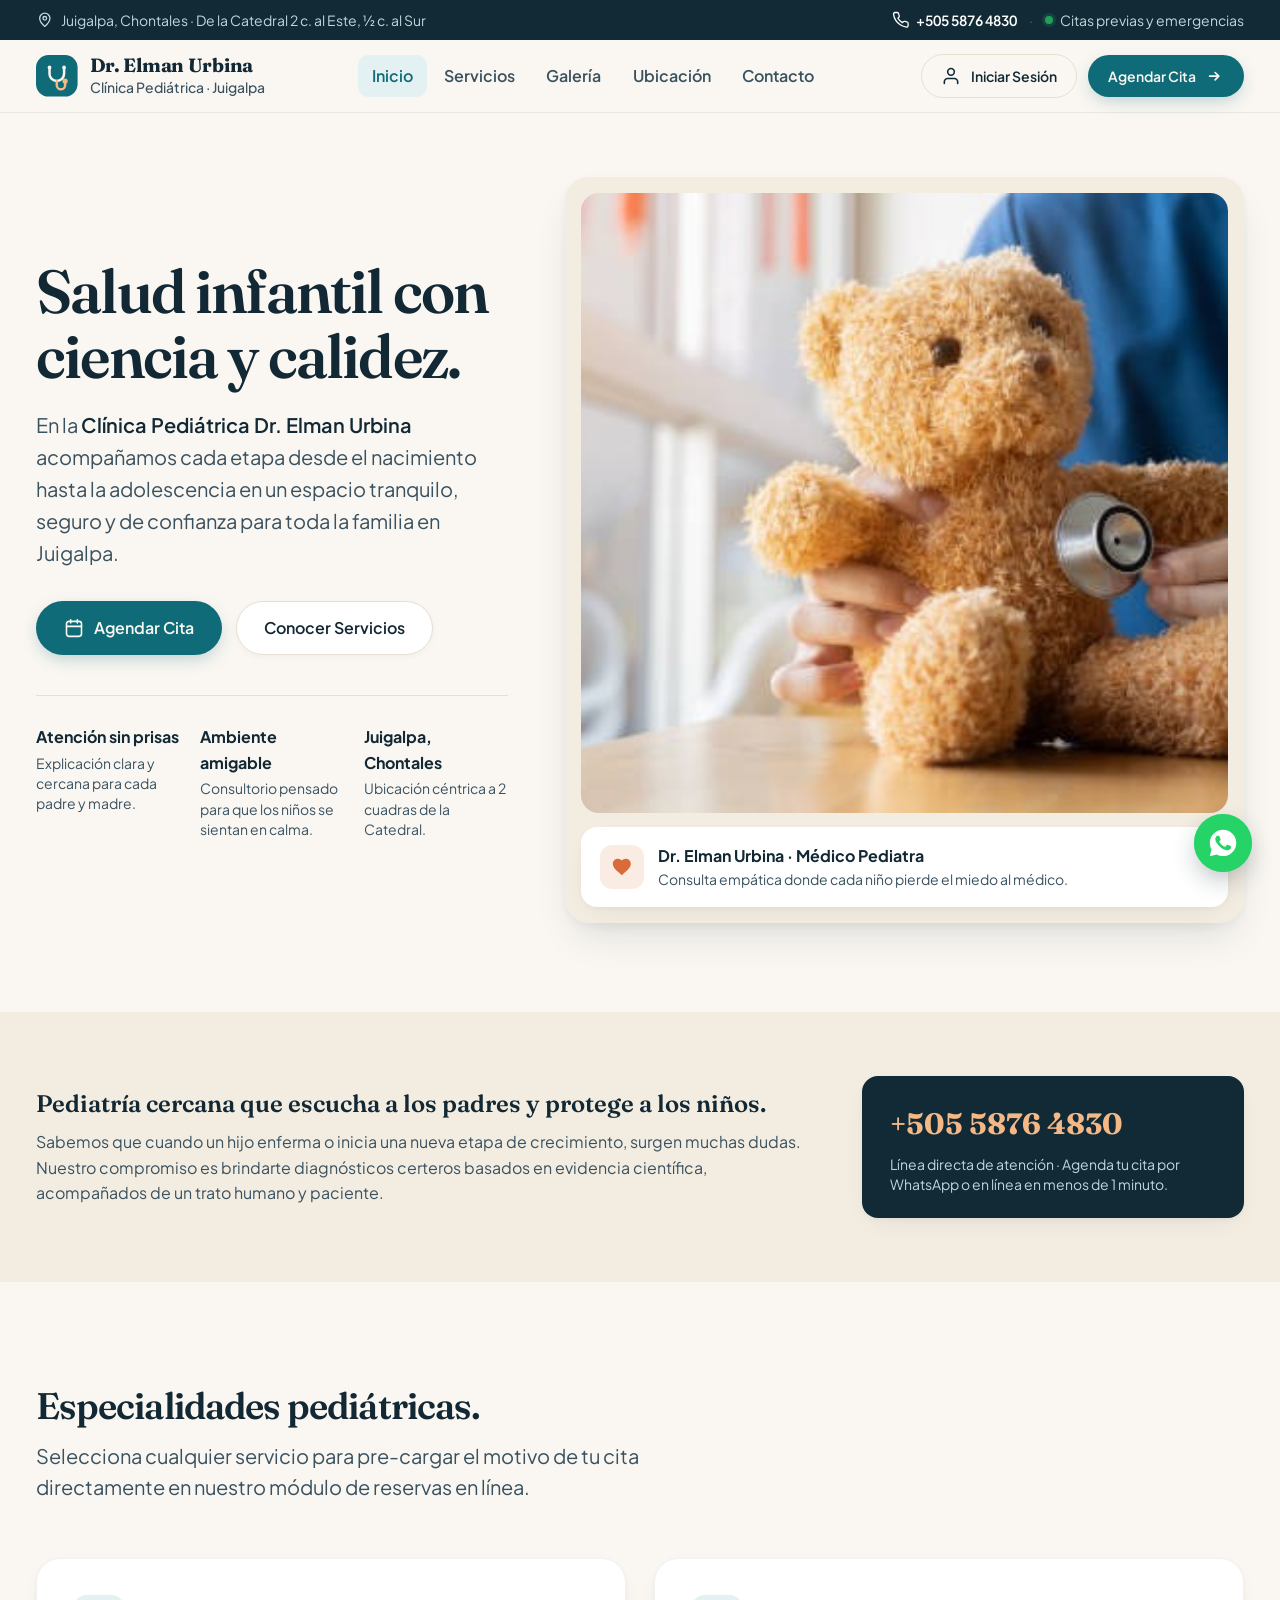
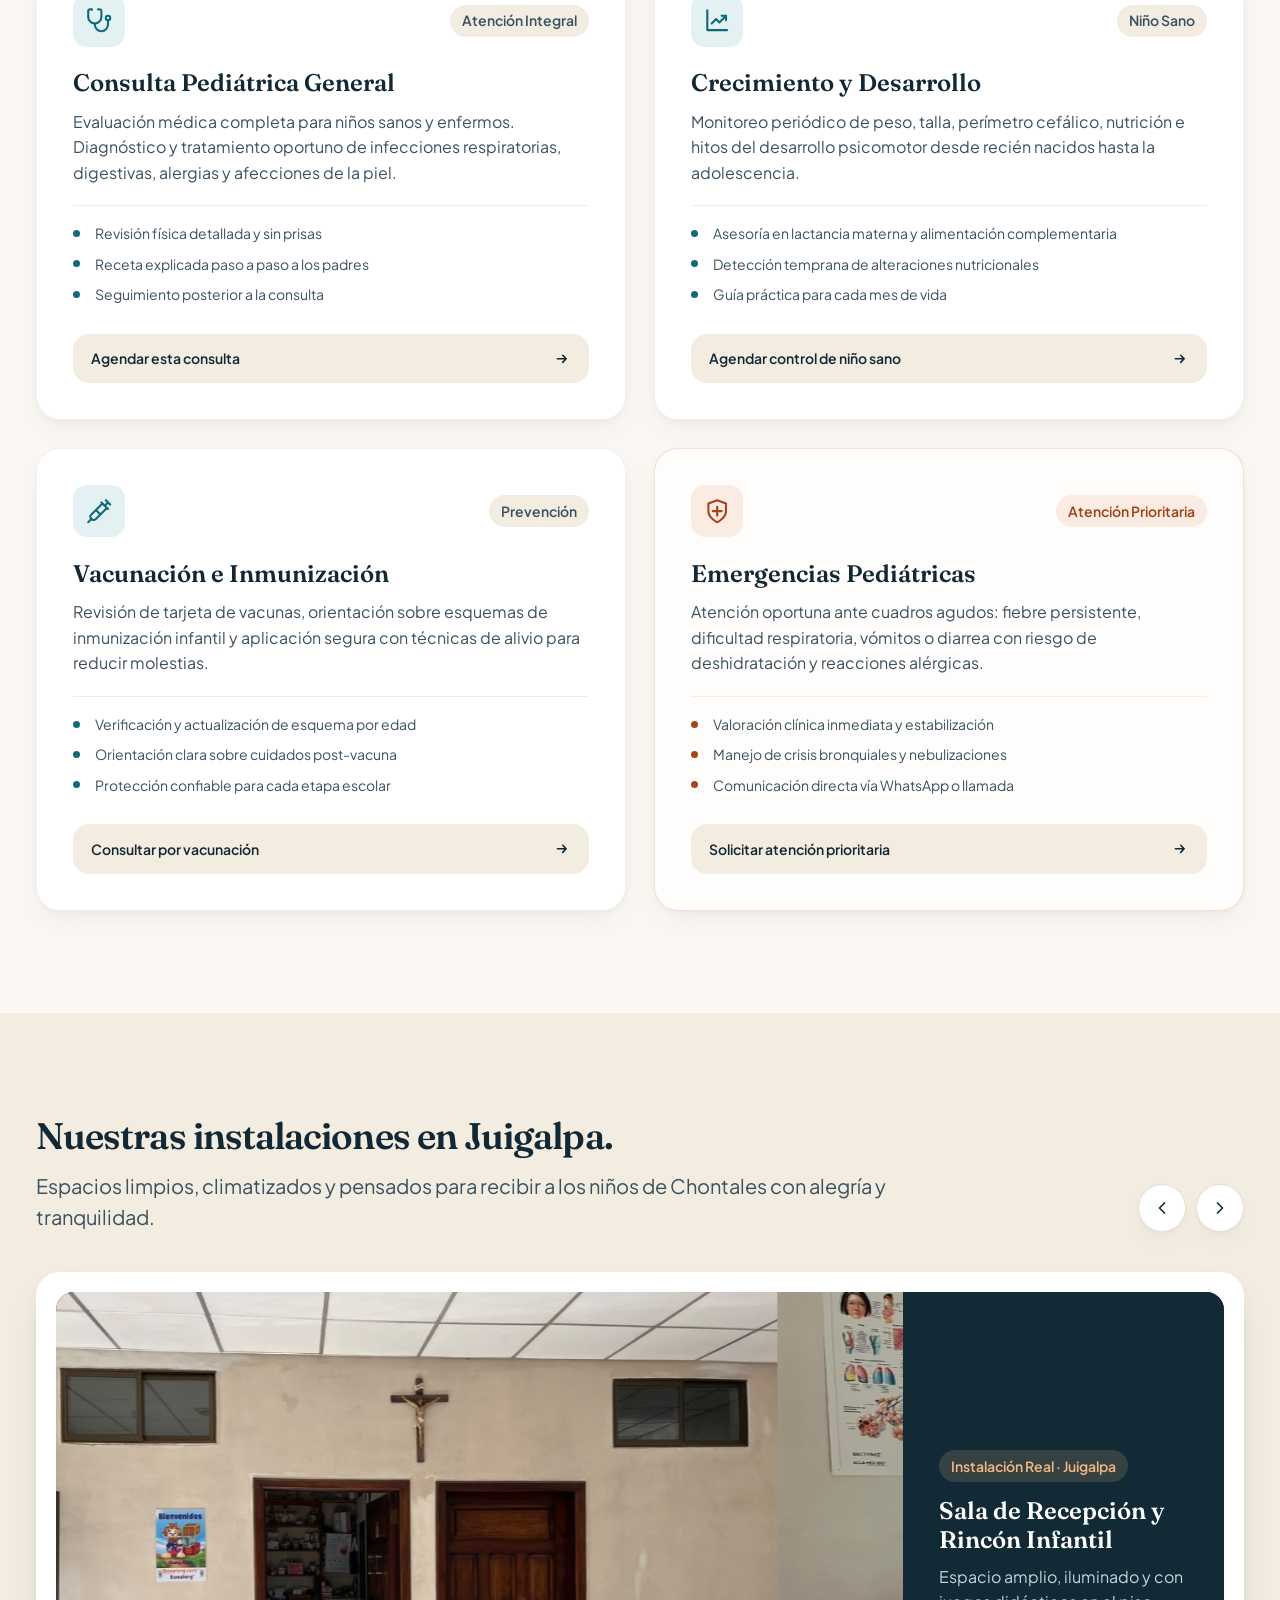
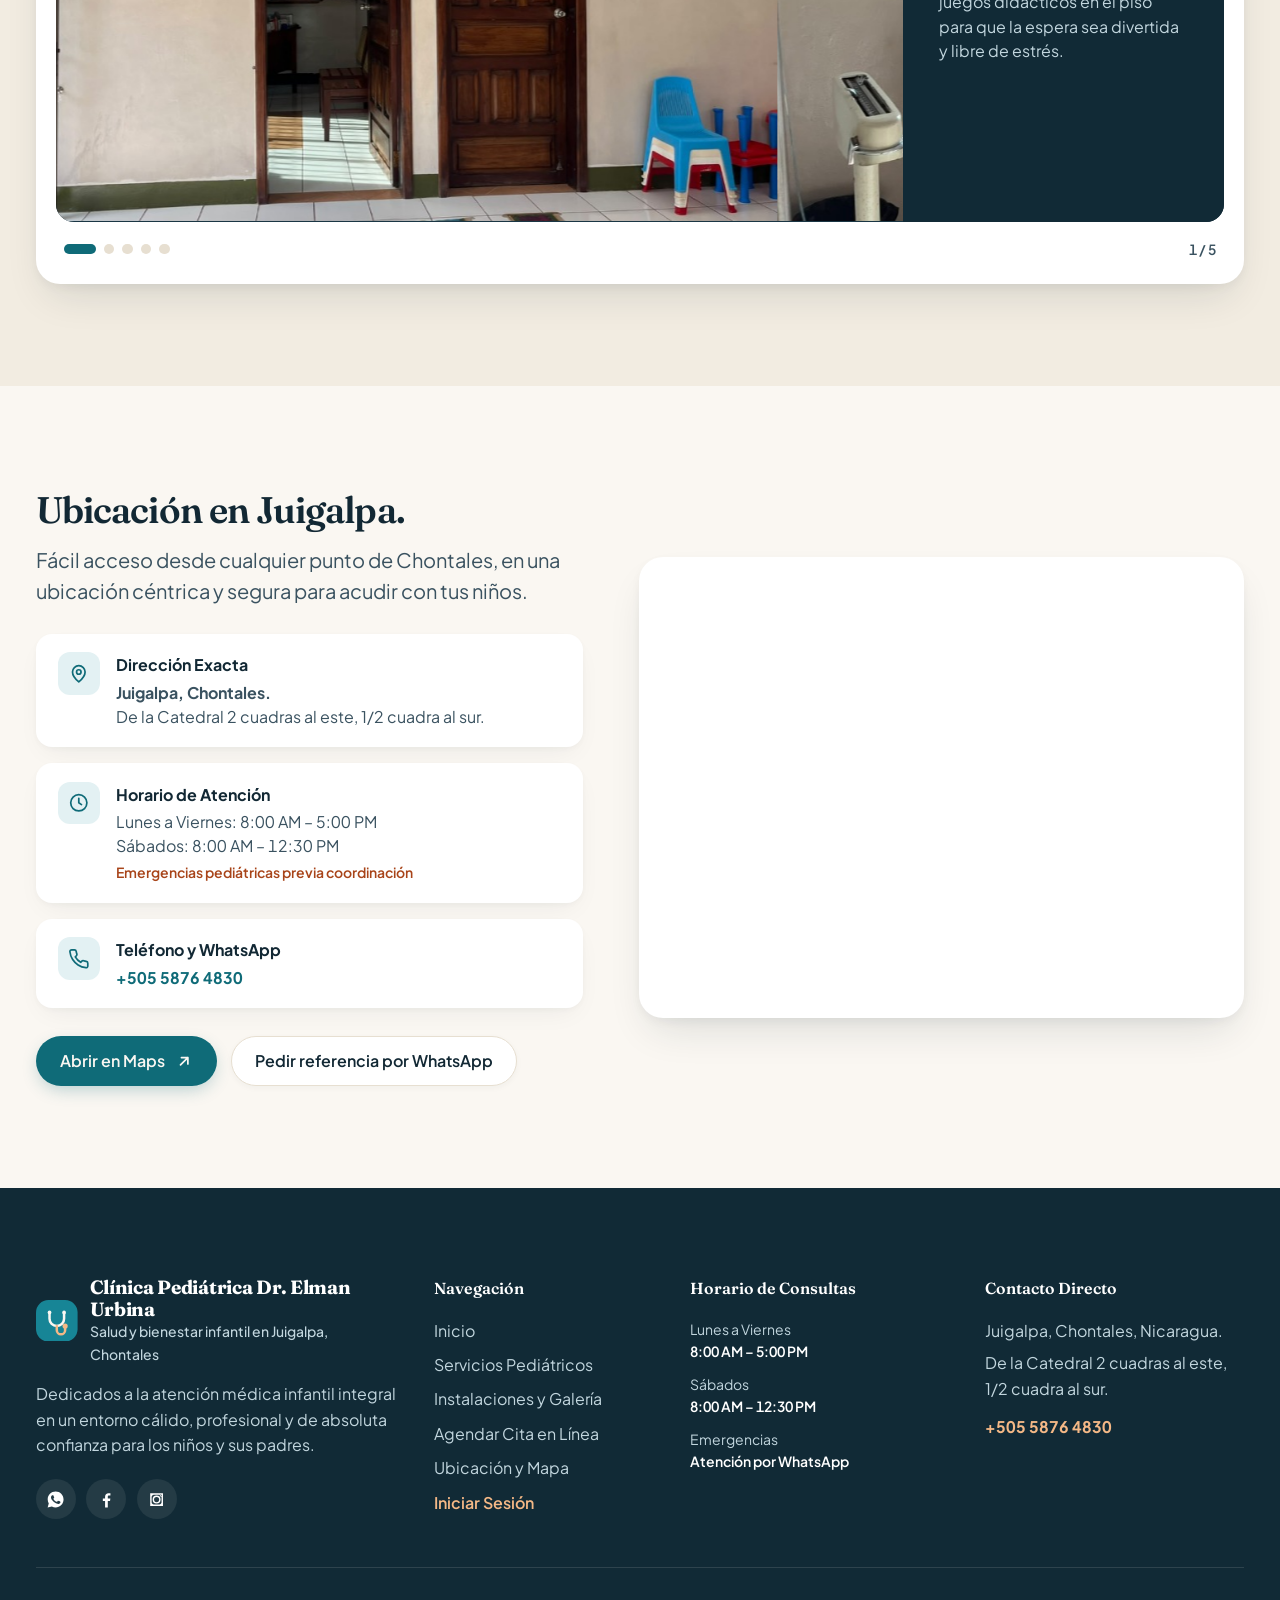
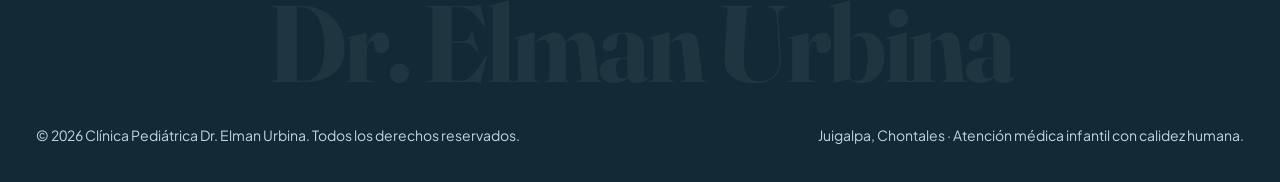
==== index.html @ 9ba50251 "frontend" ====
<!DOCTYPE html>
<html lang="es">
<head>
  <meta charset="UTF-8" />
  <meta name="viewport" content="width=device-width, initial-scale=1.0" />
  <meta name="description" content="Clínica Pediátrica Dr. Elman Urbina en Juigalpa, Chontales. Atención médica infantil integral, control de crecimiento, vacunación y emergencias pediátricas en un ambiente cálido y seguro." />
  <meta name="theme-color" content="#FAF7F2" />
  <title>Clínica Pediátrica Dr. Elman Urbina | Pediatría Integral en Juigalpa, Chontales</title>

  <link rel="preconnect" href="https://fonts.googleapis.com" />
  <link rel="preconnect" href="https://fonts.gstatic.com" crossorigin />
  <link href="https://fonts.googleapis.com/css2?family=Fraunces:opsz,wght@9..144,500;9..144,600;9..144,700&family=Plus+Jakarta+Sans:wght@400;500;600;700&display=swap" rel="stylesheet" />

  <link rel="stylesheet" href="css/inicio.css" />

</head>
<body>

  <a href="#inicio" class="skip-link">Saltar al contenido principal</a>

  <div class="topbar" role="region" aria-label="Información rápida de contacto">
    <div class="container topbar__inner">
      <p class="topbar__item">
        <svg class="icon-inline" viewBox="0 0 24 24" aria-hidden="true">
          <path d="M12 21s-7-5.686-7-11a7 7 0 1 1 14 0c0 5.314-7 11-7 11z" fill="none" stroke="currentColor" stroke-width="1.8" stroke-linecap="round" stroke-linejoin="round"/>
          <circle cx="12" cy="10" r="2.5" fill="none" stroke="currentColor" stroke-width="1.8"/>
        </svg>
        <span>Juigalpa, Chontales · De la Catedral 2 c. al Este, ½ c. al Sur</span>
      </p>
      <div class="topbar__actions">
        <a href="tel:+50558764830" class="topbar__link tabular-nums">
          <svg class="icon-inline" viewBox="0 0 24 24" aria-hidden="true">
            <path d="M22 16.92v3a2 2 0 0 1-2.18 2 19.79 19.79 0 0 1-8.63-3.07 19.5 19.5 0 0 1-6-6 19.79 19.79 0 0 1-3.07-8.67A2 2 0 0 1 4.11 2h3a2 2 0 0 1 2 1.72c.127.96.361 1.903.7 2.81a2 2 0 0 1-.45 2.11L8.09 9.91a16 16 0 0 0 6 6l1.27-1.27a2 2 0 0 1 2.11-.45c.907.339 1.85.573 2.81.7A2 2 0 0 1 22 16.92z" fill="none" stroke="currentColor" stroke-width="1.8" stroke-linecap="round" stroke-linejoin="round"/>
          </svg>
          +505 5876 4830
        </a>
        <span class="topbar__divider" aria-hidden="true">·</span>
        <span class="topbar__status">
          <span class="status-dot" aria-hidden="true"></span>
          Citas previas y emergencias
        </span>
      </div>
    </div>
  </div>

  <header class="header" id="header">
    <div class="container header__inner">
      <a href="#inicio" class="brand" aria-label="Clínica Pediátrica Dr. Elman Urbina - Ir al inicio">
        <span class="brand__mark" aria-hidden="true">
          <svg viewBox="0 0 40 40" fill="none">
            <rect width="40" height="40" rx="12" fill="#0F6B78" />

            <path d="M13 13v5a7 7 0 0 0 14 0v-5" stroke="#FAF7F2" stroke-width="2.4" stroke-linecap="round"/>
            <path d="M20 25v4a4 4 0 0 0 8 0v-2" stroke="#F4B886" stroke-width="2.4" stroke-linecap="round"/>
            <circle cx="28" cy="25" r="2.5" fill="#F4B886"/>
            <circle cx="13" cy="12" r="1.8" fill="#FAF7F2"/>
            <circle cx="27" cy="12" r="1.8" fill="#FAF7F2"/>
          </svg>
        </span>
        <span class="brand__text">
          <span class="brand__title">Dr. Elman Urbina</span>
          <span class="brand__subtitle">Clínica Pediátrica · Juigalpa</span>
        </span>
      </a>

      <nav class="nav" id="nav-menu" aria-label="Navegación principal">
        <ul class="nav__list">
          <li><a href="#inicio" class="nav__link is-active">Inicio</a></li>
          <li><a href="#servicios" class="nav__link">Servicios</a></li>
          <li><a href="#galeria" class="nav__link">Galería</a></li>
          <li><a href="#ubicacion" class="nav__link">Ubicación</a></li>
          <li><a href="#contacto" class="nav__link">Contacto</a></li>
          <li class="nav__item-mobile-auth">
            <a href="login.html" class="nav__auth-btn">
              <svg class="icon-inline" viewBox="0 0 24 24" aria-hidden="true">
                <path d="M20 21v-2a4 4 0 0 0-4-4H8a4 4 0 0 0-4 4v2" fill="none" stroke="currentColor" stroke-width="1.9" stroke-linecap="round" stroke-linejoin="round"/>
                <circle cx="12" cy="7" r="4" fill="none" stroke="currentColor" stroke-width="1.9"/>
              </svg>
              <span>Iniciar Sesión</span>
            </a>
          </li>
        </ul>
      </nav>

      <div class="header__cta">
        <a
          href="login.html"
          class="btn btn--ghost btn--sm header__login-btn"
        >
          <svg class="btn__icon-left" viewBox="0 0 24 24" aria-hidden="true">
            <path d="M20 21v-2a4 4 0 0 0-4-4H8a4 4 0 0 0-4 4v2" fill="none" stroke="currentColor" stroke-width="1.9" stroke-linecap="round" stroke-linejoin="round"/>
            <circle cx="12" cy="7" r="4" fill="none" stroke="currentColor" stroke-width="1.9"/>
          </svg>
          <span>Iniciar Sesión</span>
        </a>
        <a href="agendar.html" target="_blank" class="btn btn--primary btn--sm">
          <span>Agendar Cita</span>
          <svg class="btn__icon" viewBox="0 0 20 20" aria-hidden="true">
            <path d="M5 10h10m0 0-4-4m4 4-4 4" stroke="currentColor" stroke-width="1.8" stroke-linecap="round" stroke-linejoin="round" fill="none"/>
          </svg>
        </a>
        <button
          type="button"
          class="nav-toggle"
          id="nav-toggle"
          aria-expanded="false"
          aria-controls="nav-menu"
          aria-label="Abrir menú de navegación"
        >
          <span class="nav-toggle__bar"></span>
          <span class="nav-toggle__bar"></span>
          <span class="nav-toggle__bar"></span>
        </button>
      </div>
    </div>
  </header>

  <main>

    <section class="hero" id="inicio" aria-labelledby="hero-title">
      <div class="container hero__grid">
        <div class="hero__content reveal-group">
          <h1 id="hero-title" class="hero__title reveal-item">
            Salud infantil con ciencia y calidez.
          </h1>
          <p class="hero__lead reveal-item">
            En la <strong>Clínica Pediátrica Dr. Elman Urbina</strong> acompañamos cada etapa desde el nacimiento hasta la adolescencia en un espacio tranquilo, seguro y de confianza para toda la familia en Juigalpa.
          </p>

          <div class="hero__actions reveal-item">
            <a href="agendar.html" target="_blank" class="btn btn--primary btn--lg">
              <svg class="btn__icon-left" viewBox="0 0 24 24" aria-hidden="true">
                <rect x="3" y="4" width="18" height="18" rx="3" fill="none" stroke="currentColor" stroke-width="1.9"/>
                <path d="M16 2v4M8 2v4M3 10h18" fill="none" stroke="currentColor" stroke-width="1.9" stroke-linecap="round"/>
              </svg>
              <span>Agendar Cita</span>
            </a>
            <a href="#servicios" class="btn btn--secondary btn--lg">
              <span>Conocer Servicios</span>
            </a>
          </div>

          <dl class="hero__trust reveal-item" aria-label="Pilares de nuestra atención">
            <div class="hero__trust-item">
              <dt class="hero__trust-title">Atención sin prisas</dt>
              <dd class="hero__trust-desc">Explicación clara y cercana para cada padre y madre.</dd>
            </div>
            <div class="hero__trust-item">
              <dt class="hero__trust-title">Ambiente amigable</dt>
              <dd class="hero__trust-desc">Consultorio pensado para que los niños se sientan en calma.</dd>
            </div>
            <div class="hero__trust-item">
              <dt class="hero__trust-title">Juigalpa, Chontales</dt>
              <dd class="hero__trust-desc">Ubicación céntrica a 2 cuadras de la Catedral.</dd>
            </div>
          </dl>
        </div>

        <div class="hero__visual reveal-item">
          <figure class="hero__figure">
            <div class="hero__image-wrap">
              <img
                src="assets/hero-peluche.jpg"
                alt="Atención pediátrica cálida y amigable auscultando a un oso de peluche con estetoscopio"
                class="hero__image"
                width="612"
                height="321"
                fetchpriority="high"
              />
            </div>
            <figcaption class="hero__floating-card">
              <div class="hero__floating-icon" aria-hidden="true">
                <svg viewBox="0 0 24 24" fill="none">
                  <path d="M12 21.35l-1.45-1.32C5.4 15.36 2 12.28 2 8.5 2 5.42 4.42 3 7.5 3c1.74 0 3.41.81 4.5 2.09C13.09 3.81 14.76 3 16.5 3 19.58 3 22 5.42 22 8.5c0 3.78-3.4 6.86-8.55 11.54L12 21.35z" fill="#D96B38"/>
                </svg>
              </div>
              <div class="hero__floating-body">
                <p class="hero__floating-title">Dr. Elman Urbina · Médico Pediatra</p>
                <p class="hero__floating-sub">Consulta empática donde cada niño pierde el miedo al médico.</p>
              </div>
            </figcaption>
          </figure>
        </div>
      </div>
    </section>

    <section class="intro-banner" aria-label="Filosofía de atención pediátrica">
      <div class="container intro-banner__inner">
        <div class="intro-banner__quote">
          <h2 class="intro-banner__heading">Pediatría cercana que escucha a los padres y protege a los niños.</h2>
          <p class="intro-banner__text">
            Sabemos que cuando un hijo enferma o inicia una nueva etapa de crecimiento, surgen muchas dudas. Nuestro compromiso es brindarte diagnósticos certeros basados en evidencia científica, acompañados de un trato humano y paciente.
          </p>
        </div>
        <div class="intro-banner__contact-card">
          <a href="https://wa.me/50558764830?text=Hola%20Dr.%20Elman%20Urbina%2C%20deseo%20informaci%C3%B3n%20sobre%20consulta%20pedi%C3%A1trica." target="_blank" rel="noopener noreferrer" class="intro-banner__phone tabular-nums">
            +505 5876 4830
          </a>
          <p class="intro-banner__card-note">Línea directa de atención · Agenda tu cita por WhatsApp o en línea en menos de 1 minuto.</p>
        </div>
      </div>
    </section>

    <section class="services section" id="servicios" aria-labelledby="services-title">
      <div class="container">
        <div class="section-header reveal-group">
          <h2 id="services-title" class="section-title reveal-item">
            Especialidades pediátricas.
          </h2>
          <p class="section-subtitle reveal-item">
            Selecciona cualquier servicio para pre-cargar el motivo de tu cita directamente en nuestro módulo de reservas en línea.
          </p>
        </div>

        <div class="services__grid">

          <article class="service-card reveal-item" data-service="Consulta Pediátrica General">
            <div class="service-card__top">
              <span class="service-card__icon" aria-hidden="true">
                <svg viewBox="0 0 24 24" fill="none">
                  <path d="M4.8 2.3A.3.3 0 1 0 5 2H4a2 2 0 0 0-2 2v5a6 6 0 0 0 6 6v0a6 6 0 0 0 6-6V4a2 2 0 0 0-2-2h-1a.2.2 0 1 0 .3.3" stroke="currentColor" stroke-width="1.9" stroke-linecap="round" stroke-linejoin="round"/>
                  <path d="M8 15v1a6 6 0 0 0 6 6v0a6 6 0 0 0 6-6v-4" stroke="currentColor" stroke-width="1.9" stroke-linecap="round" stroke-linejoin="round"/>
                  <circle cx="20" cy="10" r="2" stroke="currentColor" stroke-width="1.9"/>
                </svg>
              </span>
              <span class="service-card__tag">Atención Integral</span>
            </div>
            <h3 class="service-card__title">Consulta Pediátrica General</h3>
            <p class="service-card__desc">
              Evaluación médica completa para niños sanos y enfermos. Diagnóstico y tratamiento oportuno de infecciones respiratorias, digestivas, alergias y afecciones de la piel.
            </p>
            <ul class="service-card__list">
              <li>Revisión física detallada y sin prisas</li>
              <li>Receta explicada paso a paso a los padres</li>
              <li>Seguimiento posterior a la consulta</li>
            </ul>
            <button type="button" class="service-card__action" data-select-service="Consulta Pediátrica General">
              <span>Agendar esta consulta</span>
              <svg viewBox="0 0 20 20" aria-hidden="true">
                <path d="M5 10h10m0 0-4-4m4 4-4 4" stroke="currentColor" stroke-width="1.8" stroke-linecap="round" stroke-linejoin="round" fill="none"/>
              </svg>
            </button>
          </article>

          <article class="service-card reveal-item" data-service="Control de Crecimiento y Desarrollo">
            <div class="service-card__top">
              <span class="service-card__icon" aria-hidden="true">
                <svg viewBox="0 0 24 24" fill="none">
                  <path d="M3 3v18h18" stroke="currentColor" stroke-width="1.9" stroke-linecap="round" stroke-linejoin="round"/>
                  <path d="m7 15 4-4 3 3 6-6" stroke="currentColor" stroke-width="1.9" stroke-linecap="round" stroke-linejoin="round"/>
                  <path d="M16 8h4v4" stroke="currentColor" stroke-width="1.9" stroke-linecap="round" stroke-linejoin="round"/>
                </svg>
              </span>
              <span class="service-card__tag">Niño Sano</span>
            </div>
            <h3 class="service-card__title">Crecimiento y Desarrollo</h3>
            <p class="service-card__desc">
              Monitoreo periódico de peso, talla, perímetro cefálico, nutrición e hitos del desarrollo psicomotor desde recién nacidos hasta la adolescencia.
            </p>
            <ul class="service-card__list">
              <li>Asesoría en lactancia materna y alimentación complementaria</li>
              <li>Detección temprana de alteraciones nutricionales</li>
              <li>Guía práctica para cada mes de vida</li>
            </ul>
            <button type="button" class="service-card__action" data-select-service="Control de Crecimiento y Desarrollo">
              <span>Agendar control de niño sano</span>
              <svg viewBox="0 0 20 20" aria-hidden="true">
                <path d="M5 10h10m0 0-4-4m4 4-4 4" stroke="currentColor" stroke-width="1.8" stroke-linecap="round" stroke-linejoin="round" fill="none"/>
              </svg>
            </button>
          </article>

          <article class="service-card reveal-item" data-service="Vacunación e Inmunización">
            <div class="service-card__top">
              <span class="service-card__icon" aria-hidden="true">
                <svg viewBox="0 0 24 24" fill="none">
                  <path d="m18 2 4 4M17 7l3-3M19 9 8.7 19.3c-1 1-2.5 1-3.4 0l-.6-.6c-1-1-1-2.5 0-3.4L15 5" stroke="currentColor" stroke-width="1.9" stroke-linecap="round" stroke-linejoin="round"/>
                  <path d="m9 11 4 4M5 19l-3 3M14 4l6 6" stroke="currentColor" stroke-width="1.9" stroke-linecap="round" stroke-linejoin="round"/>
                </svg>
              </span>
              <span class="service-card__tag">Prevención</span>
            </div>
            <h3 class="service-card__title">Vacunación e Inmunización</h3>
            <p class="service-card__desc">
              Revisión de tarjeta de vacunas, orientación sobre esquemas de inmunización infantil y aplicación segura con técnicas de alivio para reducir molestias.
            </p>
            <ul class="service-card__list">
              <li>Verificación y actualización de esquema por edad</li>
              <li>Orientación clara sobre cuidados post-vacuna</li>
              <li>Protección confiable para cada etapa escolar</li>
            </ul>
            <button type="button" class="service-card__action" data-select-service="Vacunación e Inmunización">
              <span>Consultar por vacunación</span>
              <svg viewBox="0 0 20 20" aria-hidden="true">
                <path d="M5 10h10m0 0-4-4m4 4-4 4" stroke="currentColor" stroke-width="1.8" stroke-linecap="round" stroke-linejoin="round" fill="none"/>
              </svg>
            </button>
          </article>

          <article class="service-card service-card--urgent reveal-item" data-service="Emergencia / Valoración Prioritaria">
            <div class="service-card__top">
              <span class="service-card__icon" aria-hidden="true">
                <svg viewBox="0 0 24 24" fill="none">
                  <path d="M12 22s8-4 8-10V5l-8-3-8 3v7c0 6 8 10 8 10z" stroke="currentColor" stroke-width="1.9" stroke-linecap="round" stroke-linejoin="round"/>
                  <path d="M12 8v8M8 12h8" stroke="currentColor" stroke-width="2" stroke-linecap="round"/>
                </svg>
              </span>
              <span class="service-card__tag service-card__tag--urgent">Atención Prioritaria</span>
            </div>
            <h3 class="service-card__title">Emergencias Pediátricas</h3>
            <p class="service-card__desc">
              Atención oportuna ante cuadros agudos: fiebre persistente, dificultad respiratoria, vómitos o diarrea con riesgo de deshidratación y reacciones alérgicas.
            </p>
            <ul class="service-card__list">
              <li>Valoración clínica inmediata y estabilización</li>
              <li>Manejo de crisis bronquiales y nebulizaciones</li>
              <li>Comunicación directa vía WhatsApp o llamada</li>
            </ul>
            <button type="button" class="service-card__action" data-select-service="Emergencia / Valoración Prioritaria">
              <span>Solicitar atención prioritaria</span>
              <svg viewBox="0 0 20 20" aria-hidden="true">
                <path d="M5 10h10m0 0-4-4m4 4-4 4" stroke="currentColor" stroke-width="1.8" stroke-linecap="round" stroke-linejoin="round" fill="none"/>
              </svg>
            </button>
          </article>
        </div>
      </div>
    </section>

    <section class="gallery section" id="galeria" aria-labelledby="gallery-title">
      <div class="container">
        <div class="gallery__header reveal-group">
          <div>
            <h2 id="gallery-title" class="section-title reveal-item">
              Nuestras instalaciones en Juigalpa.
            </h2>
            <p class="section-subtitle reveal-item">
              Espacios limpios, climatizados y pensados para recibir a los niños de Chontales con alegría y tranquilidad.
            </p>
          </div>
          <div class="gallery__controls" aria-label="Controles de la galería">
            <button type="button" class="carousel-btn" id="carousel-prev" aria-label="Imagen anterior">
              <svg viewBox="0 0 24 24" aria-hidden="true">
                <path d="M15 18l-6-6 6-6" fill="none" stroke="currentColor" stroke-width="2" stroke-linecap="round" stroke-linejoin="round"/>
              </svg>
            </button>
            <button type="button" class="carousel-btn" id="carousel-next" aria-label="Siguiente imagen">
              <svg viewBox="0 0 24 24" aria-hidden="true">
                <path d="M9 18l6-6-6-6" fill="none" stroke="currentColor" stroke-width="2" stroke-linecap="round" stroke-linejoin="round"/>
              </svg>
            </button>
          </div>
        </div>

        <div class="carousel" id="clinic-carousel" role="region" aria-roledescription="carrusel" aria-label="Galería de instalaciones de la Clínica Pediátrica Dr. Elman Urbina">
          <div class="carousel__viewport">
            <div class="carousel__stage">

              <div class="carousel__media-viewport" id="carousel-media-viewport">
                <div class="carousel__media-track" id="carousel-track">
                  <div class="carousel__media-item">
                    <img
                      src="assets/clinica-recepcion.jpg"
                      alt="Sala de recepción y área infantil con juegos de piso y sillitas para niños en la Clínica Dr. Elman Urbina"
                    />
                  </div>
                  <div class="carousel__media-item">
                    <img
                      src="assets/clinica-consultorio.jpg"
                      alt="Interior del consultorio pediátrico climatizado con balanza, material médico y escritorio de atención"
                    />
                  </div>
                  <div class="carousel__media-item">
                    <img
                      src="assets/hero-peluche.jpg"
                      alt="Médico pediatra utilizando estetoscopio con un oso de peluche para brindar confianza al paciente infantil"
                    />
                  </div>
                  <div class="carousel__media-item">
                    <img
                      src="https://images.unsplash.com/photo-1584515979956-d9f6e5d09982?auto=format&fit=crop&w=1200&q=80"
                      alt="Atención médica pediátrica y acompañamiento cercano a padres y bebés"
                    />
                  </div>
                  <div class="carousel__media-item">
                    <img
                      src="https://images.unsplash.com/photo-1631815588090-d4bfec5b1ccb?auto=format&fit=crop&w=1200&q=80"
                      alt="Evaluación pediátrica profesional en consultorio moderno"
                    />
                  </div>
                </div>
              </div>

              <div class="carousel__captions" id="carousel-captions">

                <figure class="carousel__slide is-active" role="group" aria-roledescription="diapositiva" aria-label="1 de 5">
                  <figcaption class="carousel__caption">
                    <div class="carousel__caption-content">
                      <span class="carousel__badge">Instalación Real · Juigalpa</span>
                      <h3 class="carousel__title">Sala de Recepción y Rincón Infantil</h3>
                      <p class="carousel__desc">Espacio amplio, iluminado y con juegos didácticos en el piso para que la espera sea divertida y libre de estrés.</p>
                    </div>
                  </figcaption>
                </figure>

                <figure class="carousel__slide" role="group" aria-roledescription="diapositiva" aria-label="2 de 5">
                  <figcaption class="carousel__caption">
                    <div class="carousel__caption-content">
                      <span class="carousel__badge">Instalación Real · Consultorio</span>
                      <h3 class="carousel__title">Consultorio Climatizado y Equipado</h3>
                      <p class="carousel__desc">Área de evaluación médica equipada con báscula, tallímetro, climatización e insumos pediátricos para una revisión integral.</p>
                    </div>
                  </figcaption>
                </figure>

                <figure class="carousel__slide" role="group" aria-roledescription="diapositiva" aria-label="3 de 5">
                  <figcaption class="carousel__caption">
                    <div class="carousel__caption-content">
                      <span class="carousel__badge">Trato Humano</span>
                      <h3 class="carousel__title">Consultas Basadas en el Juego y la Confianza</h3>
                      <p class="carousel__desc">Transformamos la revisión médica en una experiencia amigable para que los pequeños se sientan seguros en cada visita.</p>
                    </div>
                  </figcaption>
                </figure>

                <figure class="carousel__slide" role="group" aria-roledescription="diapositiva" aria-label="4 de 5">
                  <figcaption class="carousel__caption">
                    <div class="carousel__caption-content">
                      <span class="carousel__badge">Cuidado Integral</span>
                      <h3 class="carousel__title">Control de Niño Sano y Recién Nacidos</h3>
                      <p class="carousel__desc">Seguimiento cercano del desarrollo físico, nutricional y psicomotor durante los primeros años de vida.</p>
                    </div>
                  </figcaption>
                </figure>

                <figure class="carousel__slide" role="group" aria-roledescription="diapositiva" aria-label="5 de 5">
                  <figcaption class="carousel__caption">
                    <div class="carousel__caption-content">
                      <span class="carousel__badge">Diagnóstico Confiable</span>
                      <h3 class="carousel__title">Acompañamiento Continuo para Padres</h3>
                      <p class="carousel__desc">Resolvemos cada inquietud con claridad para que regreses a casa con tranquilidad y un plan de cuidado preciso.</p>
                    </div>
                  </figcaption>
                </figure>
              </div>
            </div>
          </div>

          <div class="carousel__footer">
            <div class="carousel__dots" id="carousel-dots" role="tablist" aria-label="Seleccionar diapositiva">
              <button type="button" class="carousel__dot is-active" data-slide="0" role="tab" aria-selected="true" aria-label="Ir a foto 1: Sala de recepción"></button>
              <button type="button" class="carousel__dot" data-slide="1" role="tab" aria-selected="false" aria-label="Ir a foto 2: Consultorio equipado"></button>
              <button type="button" class="carousel__dot" data-slide="2" role="tab" aria-selected="false" aria-label="Ir a foto 3: Trato humano"></button>
              <button type="button" class="carousel__dot" data-slide="3" role="tab" aria-selected="false" aria-label="Ir a foto 4: Control de niño sano"></button>
              <button type="button" class="carousel__dot" data-slide="4" role="tab" aria-selected="false" aria-label="Ir a foto 5: Diagnóstico confiable"></button>
            </div>
            <p class="carousel__counter tabular-nums" id="carousel-counter" aria-live="polite">1 / 5</p>
          </div>
        </div>
      </div>
    </section>

    <section class="location section" id="ubicacion" aria-labelledby="location-title">
      <div class="container location__grid">
        <div class="location__details reveal-group">
          <h2 id="location-title" class="section-title reveal-item">
            Ubicación en Juigalpa.
          </h2>
          <p class="section-subtitle reveal-item">
            Fácil acceso desde cualquier punto de Chontales, en una ubicación céntrica y segura para acudir con tus niños.
          </p>

          <div class="location__cards reveal-item">
            <div class="location__card">
              <div class="location__card-icon" aria-hidden="true">
                <svg viewBox="0 0 24 24" fill="none">
                  <path d="M12 21s-7-5.686-7-11a7 7 0 1 1 14 0c0 5.314-7 11-7 11z" stroke="currentColor" stroke-width="1.9" stroke-linecap="round" stroke-linejoin="round"/>
                  <circle cx="12" cy="10" r="2.5" stroke="currentColor" stroke-width="1.9"/>
                </svg>
              </div>
              <div>
                <h3 class="location__card-title">Dirección Exacta</h3>
                <p class="location__card-text">
                  <strong>Juigalpa, Chontales.</strong><br />
                  De la Catedral 2 cuadras al este, 1/2 cuadra al sur.
                </p>
              </div>
            </div>

            <div class="location__card">
              <div class="location__card-icon" aria-hidden="true">
                <svg viewBox="0 0 24 24" fill="none">
                  <circle cx="12" cy="12" r="9" stroke="currentColor" stroke-width="1.9"/>
                  <path d="M12 7v5l3 2" stroke="currentColor" stroke-width="1.9" stroke-linecap="round" stroke-linejoin="round"/>
                </svg>
              </div>
              <div>
                <h3 class="location__card-title">Horario de Atención</h3>
                <p class="location__card-text tabular-nums">
                  Lunes a Viernes: 8:00 AM – 5:00 PM<br />
                  Sábados: 8:00 AM – 12:30 PM<br />
                  <span class="location__highlight">Emergencias pediátricas previa coordinación</span>
                </p>
              </div>
            </div>

            <div class="location__card">
              <div class="location__card-icon" aria-hidden="true">
                <svg viewBox="0 0 24 24" fill="none">
                  <path d="M22 16.92v3a2 2 0 0 1-2.18 2 19.79 19.79 0 0 1-8.63-3.07 19.5 19.5 0 0 1-6-6 19.79 19.79 0 0 1-3.07-8.67A2 2 0 0 1 4.11 2h3a2 2 0 0 1 2 1.72c.127.96.361 1.903.7 2.81a2 2 0 0 1-.45 2.11L8.09 9.91a16 16 0 0 0 6 6l1.27-1.27a2 2 0 0 1 2.11-.45c.907.339 1.85.573 2.81.7A2 2 0 0 1 22 16.92z" stroke="currentColor" stroke-width="1.9" stroke-linecap="round" stroke-linejoin="round"/>
                </svg>
              </div>
              <div>
                <h3 class="location__card-title">Teléfono y WhatsApp</h3>
                <p class="location__card-text tabular-nums">
                  <a href="tel:+50558764830" class="location__phone-link">+505 5876 4830</a>
                </p>
              </div>
            </div>
          </div>

          <div class="location__actions reveal-item">
            <a
              href="https://maps.google.com/?q=Juigalpa,Chontales,Nicaragua"
              target="_blank"
              rel="noopener noreferrer"
              class="btn btn--primary"
            >
              <span>Abrir en Maps</span>
              <svg class="btn__icon" viewBox="0 0 20 20" aria-hidden="true">
                <path d="M6 14 14 6m0 0H7m7 0v7" fill="none" stroke="currentColor" stroke-width="1.9" stroke-linecap="round" stroke-linejoin="round"/>
              </svg>
            </a>
            <a
              href="https://wa.me/50558764830?text=Hola%20Dr.%20Elman%20Urbina%2C%20me%20gustar%C3%ADa%20recibir%20la%20ubicaci%C3%B3n%20de%20la%20cl%C3%ADnica."
              target="_blank"
              rel="noopener noreferrer"
              class="btn btn--secondary"
            >
              <span>Pedir referencia por WhatsApp</span>
            </a>
          </div>
        </div>

        <div class="location__map-wrap reveal-item">
          <div class="map-frame">
<iframe src="https://www.google.com/maps/embed?pb=!1m18!1m12!1m3!1d3901.1239205103716!2d-85.363286!3d12.103668100000002!2m3!1f0!2f0!3f0!3m2!1i1024!2i768!4f13.1!3m3!1m2!1s0x8f73638608857525%3A0x588be284c930f6e5!2sDr.%20Elman%20Urbina%20D%C3%ADaz%20(Pediatra)!5e0!3m2!1sen!2sni!4v1793003099340!5m2!1sen!2sni" width="600" height="450" style="border:0;" allowfullscreen="" loading="lazy" referrerpolicy="strict-origin-when-cross-origin" title="Mapa de ubicación de la Clínica Pediátrica Dr. Elman Urbina"></iframe>
          </div>
        </div>
      </div>
    </section>
  </main>

  <footer class="footer" id="contacto">
    <div class="container">
      <div class="footer__top">
        <div class="footer__brand-col">
          <a href="#inicio" class="brand brand--footer">
            <span class="brand__mark" aria-hidden="true">
              <svg viewBox="0 0 40 40" fill="none">
                <rect width="40" height="40" rx="12" fill="#178596" />
                <path d="M13 13v5a7 7 0 0 0 14 0v-5" stroke="#FAF7F2" stroke-width="2.4" stroke-linecap="round"/>
                <path d="M20 25v4a4 4 0 0 0 8 0v-2" stroke="#F4B886" stroke-width="2.4" stroke-linecap="round"/>
                <circle cx="28" cy="25" r="2.5" fill="#F4B886"/>
                <circle cx="13" cy="12" r="1.8" fill="#FAF7F2"/>
                <circle cx="27" cy="12" r="1.8" fill="#FAF7F2"/>
              </svg>
            </span>
            <span class="brand__text">
              <span class="brand__title">Clínica Pediátrica Dr. Elman Urbina</span>
              <span class="brand__subtitle">Salud y bienestar infantil en Juigalpa, Chontales</span>
            </span>
          </a>
          <p class="footer__about">
            Dedicados a la atención médica infantil integral en un entorno cálido, profesional y de absoluta confianza para los niños y sus padres.
          </p>
          <div class="footer__socials" aria-label="Redes sociales y canales de contacto">
            <a
              href="https://wa.me/50558764830"
              target="_blank"
              rel="noopener noreferrer"
              class="social-link"
              aria-label="Contactar por WhatsApp"
            >
              <svg viewBox="0 0 24 24" aria-hidden="true">
                <path fill="currentColor" d="M12.04 2C6.58 2 2.13 6.45 2.13 11.91c0 1.75.46 3.45 1.32 4.95L2.05 22l5.25-1.38c1.45.79 3.08 1.21 4.74 1.21 5.46 0 9.91-4.45 9.91-9.91C21.95 6.45 17.5 2 12.04 2zm5.82 14.01c-.24.68-1.41 1.3-1.95 1.38-.5.08-1.13.11-1.83-.11-.42-.13-.97-.31-1.66-.61-2.92-1.26-4.83-4.21-4.97-4.4-.15-.19-1.19-1.58-1.19-3.01 0-1.43.75-2.13 1.02-2.42.27-.29.59-.36.78-.36.19 0 .39.01.56.01.18 0 .42-.07.66.5.24.58.82 2.01.89 2.16.07.15.12.32.02.51-.1.19-.15.32-.29.49-.15.17-.31.38-.44.51-.15.15-.3.31-.13.6.17.29.76 1.25 1.63 2.03 1.12 1 2.06 1.31 2.35 1.46.29.15.46.12.63-.07.17-.19.73-.85.92-1.14.19-.29.39-.24.66-.15.27.1 1.7.8 1.99.95.29.15.49.22.56.34.07.12.07.7-.17 1.38z"/>
              </svg>
            </a>
            <a
              href="https://www.facebook.com"
              target="_blank"
              rel="noopener noreferrer"
              class="social-link"
              aria-label="Visitar página de Facebook"
            >
              <svg viewBox="0 0 24 24" aria-hidden="true">
                <path fill="currentColor" d="M13.5 22v-8.2h2.8l.4-3.2h-3.2V8.5c0-.9.3-1.6 1.6-1.6h1.7V4.1c-.3 0-1.3-.1-2.5-.1-2.5 0-4.2 1.5-4.2 4.3v2.3H7.3v3.2h2.8V22h3.4z"/>
              </svg>
            </a>
            <a
              href="https://www.instagram.com"
              target="_blank"
              rel="noopener noreferrer"
              class="social-link"
              aria-label="Visitar perfil de Instagram"
            >
              <svg viewBox="0 0 24 24" aria-hidden="true">
                <path fill="currentColor" d="M12 7a5 5 0 1 0 0 10 5 5 0 0 0 0-10zm0 8.2A3.2 3.2 0 1 1 12 8.8a3.2 3.2 0 0 1 0 6.4zm6.4-8.4a1.2 1.2 0 1 1-2.4 0 1.2 1.2 0 0 1 2.4 0zM20 4H4v16h16V4zm-1.8 11.4c0 1.5-1.2 2.8-2.8 2.8H8.6c-1.5 0-2.8-1.2-2.8-2.8V8.6c0-1.5 1.2-2.8 2.8-2.8h6.8c1.5 0 2.8 1.2 2.8 2.8v6.8z"/>
              </svg>
            </a>
          </div>
        </div>

        <div class="footer__col">
          <h3 class="footer__heading">Navegación</h3>
          <ul class="footer__links">
            <li><a href="#inicio">Inicio</a></li>
            <li><a href="#servicios">Servicios Pediátricos</a></li>
            <li><a href="#galeria">Instalaciones y Galería</a></li>
            <li><a href="agendar.html" target="_blank">Agendar Cita en Línea</a></li>
            <li><a href="#ubicacion">Ubicación y Mapa</a></li>
            <li><a href="login.html" class="footer__link-btn">Iniciar Sesión</a></li>
          </ul>
        </div>

        <div class="footer__col">
          <h3 class="footer__heading">Horario de Consultas</h3>
          <ul class="footer__schedule tabular-nums">
            <li>
              <span>Lunes a Viernes</span>
              <strong>8:00 AM – 5:00 PM</strong>
            </li>
            <li>
              <span>Sábados</span>
              <strong>8:00 AM – 12:30 PM</strong>
            </li>
            <li>
              <span>Emergencias</span>
              <strong>Atención por WhatsApp</strong>
            </li>
          </ul>
        </div>

        <div class="footer__col">
          <h3 class="footer__heading">Contacto Directo</h3>
          <address class="footer__address">
            <p>Juigalpa, Chontales, Nicaragua.</p>
            <p>De la Catedral 2 cuadras al este, 1/2 cuadra al sur.</p>
            <p class="footer__phone tabular-nums">
              <a href="tel:+50558764830">+505 5876 4830</a>
            </p>
          </address>
        </div>
      </div>

      <div class="footer__signature" aria-hidden="true">
        Dr. Elman Urbina
      </div>

      <div class="footer__bottom">
        <p>© <span id="current-year" class="tabular-nums">2026</span> Clínica Pediátrica Dr. Elman Urbina. Todos los derechos reservados.</p>
        <p>Juigalpa, Chontales · Atención médica infantil con calidez humana.</p>
      </div>
    </div>
  </footer>

  <a
    href="https://wa.me/50558764830?text=Hola%20Dr.%20Elman%20Urbina%2C%20quisiera%20hacer%20una%20consulta%20o%20agendar%20cita%20pedi%C3%A1trica."
    class="whatsapp-float"
    target="_blank"
    rel="noopener noreferrer"
    aria-label="Iniciar chat de WhatsApp con Clínica Pediátrica Dr. Elman Urbina al +505 5876 4830"
  >
    <span class="whatsapp-float__pulse" aria-hidden="true"></span>
    <span class="whatsapp-float__tooltip">¿Necesitas agendar? Escríbenos</span>
    <span class="whatsapp-float__icon" aria-hidden="true">
      <svg viewBox="0 0 24 24">
        <path fill="currentColor" d="M12.04 2C6.58 2 2.13 6.45 2.13 11.91c0 1.75.46 3.45 1.32 4.95L2.05 22l5.25-1.38c1.45.79 3.08 1.21 4.74 1.21 5.46 0 9.91-4.45 9.91-9.91C21.95 6.45 17.5 2 12.04 2zm5.82 14.01c-.24.68-1.41 1.3-1.95 1.38-.5.08-1.13.11-1.83-.11-.42-.13-.97-.31-1.66-.61-2.92-1.26-4.83-4.21-4.97-4.4-.15-.19-1.19-1.58-1.19-3.01 0-1.43.75-2.13 1.02-2.42.27-.29.59-.36.78-.36.19 0 .39.01.56.01.18 0 .42-.07.66.5.24.58.82 2.01.89 2.16.07.15.12.32.02.51-.1.19-.15.32-.29.49-.15.17-.31.38-.44.51-.15.15-.3.31-.13.6.17.29.76 1.25 1.63 2.03 1.12 1 2.06 1.31 2.35 1.46.29.15.46.12.63-.07.17-.19.73-.85.92-1.14.19-.29.39-.24.66-.15.27.1 1.7.8 1.99.95.29.15.49.22.56.34.07.12.07.7-.17 1.38z"/>
      </svg>
    </span>
  </a>
  <script src="js/inicio.js" defer></script>

</body>
</html>
---- css/inicio.css ----
:root {

  --bg-ground: #FAF7F2;
  --bg-surface: #FFFFFF;
  --bg-subtle: #F2ECE1;
  --bg-muted: #E7DFD1;
  --bg-deep: #112A36;

  --ink-primary: #122834;
  --ink-secondary: #3A5260;
  --ink-muted: #5A717E;
  --ink-on-dark: #FAF7F2;
  --ink-on-dark-muted: #C2D6DE;

  --brand-primary: #0F6B78;
  --brand-primary-hover: #0B5560;
  --brand-primary-soft: #E3F1F3;
  --brand-warm: #A84419;
  --brand-warm-soft: #FBECE3;
  --brand-whatsapp: #147A3E;
  --brand-whatsapp-hover: #0F6131;
  --status-urgent: #B93829;
  --status-urgent-soft: #FDECE9;

  --font-display: 'Fraunces', Georgia, serif;
  --font-sans: 'Plus Jakarta Sans', -apple-system, BlinkMacSystemFont, 'Segoe UI', Roboto, sans-serif;

  --text-xs: 0.875rem;
  --text-sm: 1rem;
  --text-base: 1rem;
  --text-lg: clamp(1.125rem, 1.05rem + 0.3vw, 1.25rem);
  --text-xl: clamp(1.25rem, 1.15rem + 0.45vw, 1.5rem);
  --text-2xl: clamp(1.65rem, 1.35rem + 1.2vw, 2.35rem);
  --text-hero: clamp(2rem, 1.4rem + 3vw, 3.85rem);

  --container-max: 1320px;
  --container-pad: clamp(1.125rem, 3.5vw, 2.25rem);
  --section-space: clamp(4.25rem, 8vw, 7rem);

  --radius-sm: 10px;
  --radius-md: 16px;
  --radius-lg: 24px;
  --radius-pill: 9999px;

  --shadow-Rest: 0 10px 28px -10px rgba(18, 40, 52, 0.08), 0 2px 6px -1px rgba(18, 40, 52, 0.04);
  --shadow-Elevated: 0 20px 42px -12px rgba(18, 40, 52, 0.14), 0 4px 12px -2px rgba(18, 40, 52, 0.06);
  --shadow-Float: 0 16px 34px -6px rgba(15, 107, 120, 0.24);

  --ease-out: cubic-bezier(0.23, 1, 0.32, 1);
  --ease-in-out: cubic-bezier(0.77, 0, 0.175, 1);
  --ease-drawer: cubic-bezier(0.32, 0.72, 0, 1);
}

*,
*::before,
*::after {
  box-sizing: border-box;
  margin: 0;
  padding: 0;
}

html {
  scroll-behavior: smooth;
  scroll-padding-top: 5.5rem;
  -webkit-text-size-adjust: 100%;
  color-scheme: light;
}

body {
  font-family: var(--font-sans);
  font-size: var(--text-base);
  line-height: 1.6;
  color: var(--ink-primary);
  background-color: var(--bg-ground);
  caret-color: var(--brand-primary);
  overflow-x: hidden;
  -webkit-font-smoothing: antialiased;
}

::selection {
  background-color: var(--brand-primary);
  color: var(--ink-on-dark);
}

::-webkit-scrollbar {
  width: 10px;
}
::-webkit-scrollbar-track {
  background: var(--bg-subtle);
}
::-webkit-scrollbar-thumb {
  background: #B8C7CE;
  border-radius: var(--radius-pill);
  border: 2px solid var(--bg-subtle);
}
::-webkit-scrollbar-thumb:hover {
  background: var(--brand-primary);
}

:focus-visible {
  outline: 2.5px solid var(--brand-primary);
  outline-offset: 3px;
}

p {
  max-width: 62ch;
}

img,
svg {
  display: block;
  max-width: 100%;
}

a {
  color: inherit;
  text-decoration: none;
  text-underline-offset: 0.22em;
}

ul {
  list-style: none;
}

button,
input,
select,
textarea {
  font: inherit;
  color: inherit;
}

.tabular-nums {
  font-variant-numeric: tabular-nums;
}

.skip-link {
  position: absolute;
  top: -100px;
  left: 1rem;
  z-index: 999;
  padding: 0.75rem 1.25rem;
  background: var(--brand-primary);
  color: var(--ink-on-dark);
  font-weight: 600;
  border-radius: var(--radius-sm);
  transition: transform 180ms var(--ease-out);
}
.skip-link:focus {
  top: 1rem;
}

.container {
  width: 100%;
  max-width: var(--container-max);
  margin-inline: auto;
  padding-inline: var(--container-pad);
}

.section {
  padding-block: var(--section-space);
}

.section-header {
  max-width: 44rem;
  margin-bottom: clamp(2.25rem, 4.5vw, 3.5rem);
}

.section-title {
  font-family: var(--font-display);
  font-size: var(--text-2xl);
  font-weight: 600;
  line-height: 1.12;
  letter-spacing: -0.025em;
  color: var(--ink-primary);
  text-wrap: balance;
  margin-bottom: 0.85rem;
}

.section-subtitle {
  font-size: var(--text-lg);
  color: var(--ink-secondary);
  line-height: 1.55;
  max-width: 62ch;
}

.icon-inline {
  width: 1.1rem;
  height: 1.1rem;
  flex-shrink: 0;
}

.status-dot {
  display: inline-block;
  width: 8px;
  height: 8px;
  border-radius: 50%;
  background-color: #22A05B;
  box-shadow: 0 0 0 3px rgba(34, 160, 91, 0.2);
}

.btn {
  display: inline-flex;
  align-items: center;
  justify-content: center;
  gap: 0.6rem;
  font-weight: 600;
  font-size: var(--text-sm);
  line-height: 1.2;
  padding: 0.875rem 1.45rem;
  border-radius: var(--radius-pill);
  border: 1.5px solid transparent;
  cursor: pointer;
  user-select: none;
  -webkit-tap-highlight-color: transparent;
  transition:
    transform 150ms var(--ease-out),
    background-color 180ms ease,
    border-color 180ms ease,
    color 180ms ease,
    box-shadow 200ms var(--ease-out);
}

.btn:active {
  transform: scale(0.97);
}

.btn--sm {
  padding: 0.68rem 1.2rem;
  font-size: var(--text-xs);
}

.btn--lg {
  padding: 1rem 1.7rem;
  font-size: var(--text-base);
}

.btn--full {
  width: 100%;
  padding: 1.05rem 1.6rem;
  font-size: var(--text-base);
}

.btn--primary {
  background-color: var(--brand-primary);
  color: var(--ink-on-dark);
  box-shadow: 0 6px 18px -4px rgba(15, 107, 120, 0.32);
}

.btn--secondary {
  background-color: var(--bg-surface);
  color: var(--ink-primary);
  border-color: var(--bg-muted);
  box-shadow: 0 2px 6px rgba(18, 40, 52, 0.04);
}

.btn--ghost {
  background-color: transparent;
  color: var(--ink-primary);
  border-color: var(--bg-muted);
}

.btn--whatsapp {
  background-color: var(--brand-whatsapp);
  color: #FFFFFF;
  box-shadow: 0 8px 22px -4px rgba(30, 142, 78, 0.35);
}

.btn__icon {
  width: 1.15rem;
  height: 1.15rem;
  transition: transform 180ms var(--ease-out);
}

.btn__icon-left {
  width: 1.25rem;
  height: 1.25rem;
  flex-shrink: 0;
}

@media (hover: hover) and (pointer: fine) {
  .btn--primary:hover {
    background-color: var(--brand-primary-hover);
    box-shadow: 0 10px 24px -4px rgba(15, 107, 120, 0.42);
  }
  .btn--primary:hover .btn__icon {
    transform: translateX(3px);
  }
  .btn--secondary:hover {
    background-color: var(--bg-subtle);
    border-color: #C7BCAE;
  }
  .btn--ghost:hover {
    background-color: var(--bg-subtle);
    border-color: var(--brand-primary);
    color: var(--brand-primary);
  }
  .btn--whatsapp:hover {
    background-color: var(--brand-whatsapp-hover);
    box-shadow: 0 12px 26px -4px rgba(30, 142, 78, 0.45);
  }
}

.topbar {
  background-color: var(--bg-deep);
  color: var(--ink-on-dark);
  font-size: var(--text-xs);
  padding-block: 0.55rem;
}

.topbar__inner {
  display: flex;
  flex-wrap: wrap;
  align-items: center;
  justify-content: space-between;
  gap: 0.5rem 1rem;
}

.topbar__item {
  display: inline-flex;
  align-items: center;
  gap: 0.45rem;
  color: var(--ink-on-dark-muted);
}

.topbar__actions {
  display: flex;
  align-items: center;
  gap: 0.75rem;
}

.topbar__link {
  display: inline-flex;
  align-items: center;
  gap: 0.4rem;
  font-weight: 600;
  color: #FFFFFF;
  transition: color 160ms ease;
}

@media (hover: hover) and (pointer: fine) {
  .topbar__link:hover {
    color: #F4B886;
  }
}

.topbar__divider {
  color: rgba(250, 247, 242, 0.3);
  display: none;
}

.topbar__status {
  display: none;
  align-items: center;
  gap: 0.45rem;
  color: var(--ink-on-dark-muted);
}

@media (min-width: 768px) {
  .topbar__divider,
  .topbar__status {
    display: inline-flex;
  }
}

.header {
  position: sticky;
  top: 0;
  z-index: 100;
  background-color: rgba(250, 247, 242, 0.94);
  backdrop-filter: blur(10px);
  -webkit-backdrop-filter: blur(10px);
  border-bottom: 1px solid rgba(18, 40, 52, 0.08);
  transition: box-shadow 200ms var(--ease-out), background-color 200ms ease;
}

.header.is-scrolled {
  background-color: rgba(250, 247, 242, 0.98);
  box-shadow: 0 8px 24px -8px rgba(18, 40, 52, 0.08);
}

.header__inner {
  display: flex;
  align-items: center;
  justify-content: space-between;
  min-height: 4.5rem;
  gap: 1rem;
}

.brand {
  display: inline-flex;
  align-items: center;
  gap: 0.75rem;
  transition: transform 150ms var(--ease-out);
}

.brand:active {
  transform: scale(0.98);
}

.brand__mark {
  width: 2.6rem;
  height: 2.6rem;
  flex-shrink: 0;
}

.brand__text {
  display: flex;
  flex-direction: column;
}

.brand__title {
  font-family: var(--font-display);
  font-weight: 700;
  font-size: clamp(1.05rem, 1rem + 0.25vw, 1.22rem);
  line-height: 1.15;
  color: var(--ink-primary);
  letter-spacing: -0.015em;
}

.brand__subtitle {
  font-size: var(--text-xs);
  font-weight: 500;
  color: var(--ink-secondary);
}

.nav {
  position: fixed;
  top: 4.5rem;
  left: 0;
  right: 0;
  background-color: var(--bg-surface);
  border-bottom: 1px solid var(--bg-muted);
  padding: 1.25rem var(--container-pad) 1.75rem;
  box-shadow: var(--shadow-Elevated);
  transform: translateY(-12px) scale(0.98);
  transform-origin: top center;
  opacity: 0;
  visibility: hidden;
  pointer-events: none;
  transition:
    transform 220ms var(--ease-drawer),
    opacity 180ms var(--ease-out),
    visibility 220ms;
}

.nav.is-open {
  transform: translateY(0) scale(1);
  opacity: 1;
  visibility: visible;
  pointer-events: auto;
}

.nav__list {
  display: flex;
  flex-direction: column;
  gap: 0.35rem;
}

.nav__link {
  display: block;
  padding: 0.65rem 0.9rem;
  border-radius: var(--radius-sm);
  font-size: var(--text-sm);
  font-weight: 600;
  color: var(--ink-secondary);
  transition: background-color 160ms ease, color 160ms ease, transform 150ms var(--ease-out);
}

.nav__link:active {
  transform: scale(0.98);
}

.nav__link.is-active {
  color: var(--brand-primary);
  background-color: var(--brand-primary-soft);
}

.header__cta {
  display: flex;
  align-items: center;
  gap: 0.65rem;
}

.header__cta .btn {
  display: none;
}

@media (min-width: 540px) {
  .header__cta .btn--primary {
    display: inline-flex;
  }
}

@media (min-width: 720px) {
  .header__cta .header__login-btn {
    display: inline-flex;
  }
}

.nav__item-mobile-auth {
  margin-top: 0.5rem;
  padding-top: 0.65rem;
  border-top: 1px solid var(--bg-subtle);
}

.nav__auth-btn {
  display: inline-flex;
  align-items: center;
  gap: 0.55rem;
  width: 100%;
  padding: 0.75rem 0.9rem;
  border-radius: var(--radius-sm);
  border: 1.5px solid var(--bg-muted);
  background-color: var(--bg-ground);
  color: var(--ink-primary);
  font-size: var(--text-sm);
  font-weight: 600;
  cursor: pointer;
  transition: transform 150ms var(--ease-out), background-color 160ms ease, border-color 160ms ease;
}

.nav__auth-btn:active {
  transform: scale(0.98);
}

@media (min-width: 960px) {
  .nav__item-mobile-auth {
    display: none;
  }
}

.nav-toggle {
  display: inline-flex;
  flex-direction: column;
  justify-content: center;
  align-items: center;
  gap: 5px;
  width: 2.6rem;
  height: 2.6rem;
  border-radius: var(--radius-sm);
  border: 1.5px solid var(--bg-muted);
  background: var(--bg-surface);
  cursor: pointer;
  transition: transform 150ms var(--ease-out), background-color 160ms ease;
}

.nav-toggle:active {
  transform: scale(0.95);
}

.nav-toggle__bar {
  width: 18px;
  height: 2px;
  background-color: var(--ink-primary);
  border-radius: 2px;
  transition: transform 200ms var(--ease-out), opacity 160ms ease;
}

.nav-toggle[aria-expanded="true"] .nav-toggle__bar:nth-child(1) {
  transform: translateY(7px) rotate(45deg);
}
.nav-toggle[aria-expanded="true"] .nav-toggle__bar:nth-child(2) {
  opacity: 0;
}
.nav-toggle[aria-expanded="true"] .nav-toggle__bar:nth-child(3) {
  transform: translateY(-7px) rotate(-45deg);
}

@media (min-width: 960px) {
  .nav {
    position: static;
    background: transparent;
    border: 0;
    padding: 0;
    box-shadow: none;
    transform: none;
    opacity: 1;
    visibility: visible;
    pointer-events: auto;
  }

  .nav__list {
    flex-direction: row;
    align-items: center;
    gap: 0.25rem;
  }

  .nav__link {
    padding: 0.5rem 0.85rem;
  }

  @media (hover: hover) and (pointer: fine) {
    .nav__link:hover {
      color: var(--brand-primary);
      background-color: rgba(15, 107, 120, 0.07);
    }
  }

  .nav-toggle {
    display: none;
  }
}

.hero {
  padding-top: clamp(2.25rem, 5vw, 4.5rem);
  padding-bottom: clamp(3.5rem, 7vw, 6rem);
}

.hero__grid {
  display: grid;
  grid-template-columns: 1fr;
  gap: clamp(2.25rem, 4.5vw, 3.75rem);
  align-items: center;
}

@media (min-width: 960px) {
  .hero__grid {
    grid-template-columns: 0.82fr 1.18fr;
  }
}

.hero__title {
  font-family: var(--font-display);
  font-size: var(--text-hero);
  font-weight: 600;
  line-height: 1.06;
  letter-spacing: -0.03em;
  color: var(--ink-primary);
  text-wrap: balance;
  margin-bottom: 1.25rem;
}

.hero__lead {
  font-size: var(--text-lg);
  color: var(--ink-secondary);
  line-height: 1.6;
  max-width: 56ch;
  margin-bottom: 2rem;
}

.hero__lead strong {
  color: var(--ink-primary);
  font-weight: 600;
}

.hero__actions {
  display: flex;
  flex-wrap: wrap;
  gap: 0.85rem;
  margin-bottom: 2.5rem;
}

.hero__actions .btn {
  flex: 1 1 auto;
}

@media (min-width: 520px) {
  .hero__actions .btn {
    flex: 0 0 auto;
  }
}

.hero__trust {
  display: grid;
  grid-template-columns: 1fr;
  gap: 1rem;
  padding-top: 1.75rem;
  border-top: 1px solid var(--bg-muted);
}

@media (min-width: 600px) {
  .hero__trust {
    grid-template-columns: repeat(3, 1fr);
    gap: 1.25rem;
  }
}

.hero__trust-title {
  font-weight: 700;
  font-size: var(--text-sm);
  color: var(--ink-primary);
  margin-bottom: 0.2rem;
}

.hero__trust-desc {
  font-size: var(--text-xs);
  color: var(--ink-secondary);
  line-height: 1.45;
}

.hero__figure {
  position: relative;
  background-color: var(--bg-subtle);
  padding: clamp(0.65rem, 1.5vw, 1rem);
  border-radius: var(--radius-lg);
  box-shadow: var(--shadow-Elevated);
}

.hero__image-wrap {
  border-radius: calc(var(--radius-lg) - 6px);
  overflow: hidden;
  aspect-ratio: 16 / 11;
  background-color: #E5DDD0;
}

@media (min-width: 960px) {
  .hero__image-wrap {
    aspect-ratio: auto;
    height: 620px;
  }
}

.hero__image {
  width: 100%;
  height: 100%;
  object-fit: cover;
  object-position: center;
  transition: transform 600ms var(--ease-out);
}

@media (hover: hover) and (pointer: fine) {
  .hero__figure:hover .hero__image {
    transform: scale(1.03);
  }
}

.hero__floating-card {
  margin-top: 0.85rem;
  background-color: var(--bg-surface);
  padding: 1rem 1.15rem;
  border-radius: var(--radius-md);
  display: flex;
  align-items: center;
  gap: 0.9rem;
  box-shadow: var(--shadow-Rest);
}

.hero__floating-icon {
  width: 2.75rem;
  height: 2.75rem;
  border-radius: 12px;
  background-color: var(--brand-warm-soft);
  display: grid;
  place-items: center;
  flex-shrink: 0;
}

.hero__floating-icon svg {
  width: 1.35rem;
  height: 1.35rem;
}

.hero__floating-title {
  font-weight: 700;
  font-size: var(--text-sm);
  color: var(--ink-primary);
}

.hero__floating-sub {
  font-size: var(--text-xs);
  color: var(--ink-secondary);
}

.intro-banner {
  background-color: var(--bg-subtle);
  padding-block: clamp(2.75rem, 5vw, 4rem);
}

.intro-banner__inner {
  display: grid;
  grid-template-columns: 1fr;
  gap: 2rem;
  align-items: center;
}

@media (min-width: 900px) {
  .intro-banner__inner {
    grid-template-columns: 1.35fr 0.65fr;
  }
}

.intro-banner__heading {
  font-family: var(--font-display);
  font-size: var(--text-xl);
  font-weight: 600;
  color: var(--ink-primary);
  line-height: 1.25;
  margin-bottom: 0.65rem;
  text-wrap: balance;
}

.intro-banner__text {
  color: var(--ink-secondary);
  max-width: 65ch;
}

.intro-banner__contact-card {
  background-color: var(--bg-deep);
  color: var(--ink-on-dark);
  padding: 1.5rem 1.75rem;
  border-radius: var(--radius-md);
  box-shadow: var(--shadow-Rest);
}

.intro-banner__card-label {
  font-size: var(--text-xs);
  color: var(--ink-on-dark-muted);
  margin-bottom: 0.25rem;
}

.intro-banner__phone {
  display: inline-block;
  font-family: var(--font-display);
  font-size: clamp(1.4rem, 1.2rem + 0.8vw, 1.85rem);
  font-weight: 700;
  color: #F4B886;
  margin-bottom: 0.4rem;
  transition: transform 150ms var(--ease-out), color 160ms ease;
}

.intro-banner__phone:active {
  transform: scale(0.97);
}

@media (hover: hover) and (pointer: fine) {
  .intro-banner__phone:hover {
    color: #FFFFFF;
  }
}

.intro-banner__card-note {
  font-size: var(--text-xs);
  color: var(--ink-on-dark-muted);
  line-height: 1.45;
}

.services__grid {
  display: grid;
  grid-template-columns: 1fr;
  gap: 1.5rem;
}

@media (min-width: 720px) {
  .services__grid {
    grid-template-columns: repeat(2, 1fr);
    gap: 1.75rem;
  }
}

.service-card {
  background-color: var(--bg-surface);
  border-radius: var(--radius-lg);
  padding: clamp(1.6rem, 3vw, 2.25rem);
  box-shadow: var(--shadow-Rest);
  display: flex;
  flex-direction: column;
  justify-content: space-between;
  border: 1.5px solid rgba(18, 40, 52, 0.06);
  transition:
    transform 220ms var(--ease-out),
    box-shadow 220ms var(--ease-out),
    border-color 200ms ease;
}

@media (hover: hover) and (pointer: fine) {
  .service-card:hover {
    transform: translateY(-4px);
    box-shadow: var(--shadow-Elevated);
    border-color: rgba(15, 107, 120, 0.28);
  }
}

.service-card--urgent {
  background-color: #FFFDFB;
  border-color: rgba(217, 107, 56, 0.22);
}

.service-card__top {
  display: flex;
  align-items: center;
  justify-content: space-between;
  gap: 1rem;
  margin-bottom: 1.35rem;
}

.service-card__icon {
  width: 3.25rem;
  height: 3.25rem;
  border-radius: 14px;
  background-color: var(--brand-primary-soft);
  color: var(--brand-primary);
  display: grid;
  place-items: center;
}

.service-card--urgent .service-card__icon {
  background-color: var(--brand-warm-soft);
  color: var(--brand-warm);
}

.service-card__icon svg {
  width: 1.65rem;
  height: 1.65rem;
}

.service-card__tag {
  font-size: var(--text-xs);
  font-weight: 600;
  padding: 0.3rem 0.75rem;
  border-radius: var(--radius-pill);
  background-color: var(--bg-subtle);
  color: var(--ink-secondary);
}

.service-card__tag--urgent {
  background-color: var(--brand-warm-soft);
  color: #9E4218;
}

.service-card__title {
  font-family: var(--font-display);
  font-size: var(--text-xl);
  font-weight: 600;
  color: var(--ink-primary);
  margin-bottom: 0.65rem;
  line-height: 1.25;
}

.service-card__desc {
  color: var(--ink-secondary);
  font-size: var(--text-sm);
  max-width: 58ch;
  margin-bottom: 1.25rem;
}

.service-card__list {
  display: flex;
  flex-direction: column;
  gap: 0.5rem;
  margin-bottom: 1.75rem;
  padding-top: 1rem;
  border-top: 1px solid var(--bg-subtle);
}

.service-card__list li {
  position: relative;
  padding-left: 1.35rem;
  font-size: var(--text-xs);
  color: var(--ink-secondary);
}

.service-card__list li::before {
  content: "";
  position: absolute;
  left: 0;
  top: 0.48rem;
  width: 7px;
  height: 7px;
  border-radius: 50%;
  background-color: var(--brand-primary);
}

.service-card--urgent .service-card__list li::before {
  background-color: var(--brand-warm);
}

.service-card__action {
  display: inline-flex;
  align-items: center;
  justify-content: space-between;
  width: 100%;
  padding: 0.85rem 1.15rem;
  border-radius: var(--radius-md);
  background-color: var(--bg-subtle);
  color: var(--ink-primary);
  font-weight: 600;
  font-size: var(--text-xs);
  border: 0;
  cursor: pointer;
  transition:
    background-color 180ms ease,
    color 180ms ease,
    transform 150ms var(--ease-out);
}

.service-card__action:active {
  transform: scale(0.98);
}

.service-card__action svg {
  width: 1.1rem;
  height: 1.1rem;
  transition: transform 180ms var(--ease-out);
}

@media (hover: hover) and (pointer: fine) {
  .service-card__action:hover {
    background-color: var(--brand-primary);
    color: var(--ink-on-dark);
  }
  .service-card__action:hover svg {
    transform: translateX(4px);
  }
}

.gallery {
  background-color: var(--bg-subtle);
}

.gallery__header {
  display: flex;
  flex-wrap: wrap;
  align-items: flex-end;
  justify-content: space-between;
  gap: 1.25rem;
  margin-bottom: clamp(1.75rem, 3.5vw, 2.5rem);
}

.gallery__header .section-subtitle {
  margin-bottom: 0;
}

.gallery__controls {
  display: flex;
  align-items: center;
  gap: 0.65rem;
}

.carousel-btn {
  width: 3rem;
  height: 3rem;
  border-radius: 50%;
  background-color: var(--bg-surface);
  color: var(--ink-primary);
  border: 1.5px solid var(--bg-muted);
  display: grid;
  place-items: center;
  cursor: pointer;
  box-shadow: var(--shadow-Rest);
  transition:
    transform 150ms var(--ease-out),
    background-color 180ms ease,
    color 180ms ease,
    border-color 180ms ease;
}

.carousel-btn:active {
  transform: scale(0.94);
}

.carousel-btn svg {
  width: 1.25rem;
  height: 1.25rem;
}

@media (hover: hover) and (pointer: fine) {
  .carousel-btn:hover {
    background-color: var(--brand-primary);
    color: var(--ink-on-dark);
    border-color: var(--brand-primary);
  }
}

.carousel {
  background-color: var(--bg-surface);
  border-radius: var(--radius-lg);
  padding: clamp(0.75rem, 1.8vw, 1.25rem);
  box-shadow: var(--shadow-Elevated);
}

.carousel__viewport {
  overflow: hidden;
  border-radius: calc(var(--radius-lg) - 6px);
  position: relative;
  touch-action: pan-y;
}

.carousel__stage {
  display: grid;
  grid-template-columns: 1fr;
}

@media (min-width: 900px) {
  .carousel__stage {
    grid-template-columns: 1.45fr 0.55fr;
  }
}

.carousel__media-viewport {
  aspect-ratio: 16 / 10;
  overflow: hidden;
  background-color: #1A3644;
  position: relative;
}

.carousel__media-track {
  display: flex;
  width: 100%;
  height: 100%;
  will-change: transform;
}

.carousel__media-item {
  flex: 0 0 100%;
  width: 100%;
  height: 100%;
  overflow: hidden;
}

.carousel__media-item img {
  width: 100%;
  height: 100%;
  object-fit: cover;
  object-position: center;
  display: block;
}

.carousel__captions {
  position: relative;
  background-color: var(--bg-deep);
  display: grid;
}

.carousel__slide {
  grid-area: 1 / 1;
  width: 100%;
  display: flex;
  opacity: 0;
  visibility: hidden;
  pointer-events: none;
  transform: translateY(8px);
  transition:
    transform 360ms var(--ease-out),
    opacity 360ms var(--ease-out),
    visibility 360ms;
}

.carousel__slide.is-active {
  opacity: 1;
  visibility: visible;
  pointer-events: auto;
  transform: translateY(0);
  z-index: 2;
}

.carousel__caption {
  background-color: var(--bg-deep);
  color: var(--ink-on-dark);
  padding: clamp(1.35rem, 3vw, 2.25rem);
  display: flex;
  flex-direction: column;
  justify-content: center;
  width: 100%;
}

.carousel__badge {
  display: inline-block;
  align-self: flex-start;
  font-size: var(--text-xs);
  font-weight: 600;
  padding: 0.3rem 0.75rem;
  border-radius: var(--radius-pill);
  background-color: rgba(244, 184, 134, 0.16);
  color: #F4B886;
  margin-bottom: 0.9rem;
}

.carousel__title {
  font-family: var(--font-display);
  font-size: var(--text-xl);
  font-weight: 600;
  color: #FFFFFF;
  line-height: 1.22;
  margin-bottom: 0.65rem;
}

.carousel__desc {
  font-size: var(--text-sm);
  color: var(--ink-on-dark-muted);
  line-height: 1.55;
}

.carousel__footer {
  display: flex;
  align-items: center;
  justify-content: space-between;
  gap: 1rem;
  padding: 1rem 0.5rem 0.25rem;
}

.carousel__dots {
  display: flex;
  align-items: center;
  gap: 0.5rem;
}

.carousel__dot {
  width: 0.65rem;
  height: 0.65rem;
  border-radius: var(--radius-pill);
  border: 0;
  background-color: var(--bg-muted);
  cursor: pointer;
  transition: width 240ms var(--ease-out), background-color 200ms ease, transform 150ms var(--ease-out);
}

.carousel__dot:active {
  transform: scale(0.9);
}

.carousel__dot.is-active {
  width: 2rem;
  background-color: var(--brand-primary);
}

.carousel__counter {
  font-size: var(--text-xs);
  font-weight: 600;
  color: var(--ink-secondary);
}

.location {
  background-color: var(--bg-ground);
}

.location__grid {
  display: grid;
  grid-template-columns: 1fr;
  gap: clamp(2rem, 4.5vw, 3.5rem);
  align-items: center;
}

@media (min-width: 960px) {
  .location__grid {
    grid-template-columns: 0.95fr 1.05fr;
  }
}

.location__cards {
  display: flex;
  flex-direction: column;
  gap: 1rem;
  margin-top: 1.75rem;
  margin-bottom: 1.75rem;
}

.location__card {
  background-color: var(--bg-surface);
  padding: 1.15rem 1.35rem;
  border-radius: var(--radius-md);
  display: flex;
  align-items: flex-start;
  gap: 1rem;
  box-shadow: var(--shadow-Rest);
}

.location__card-icon {
  width: 2.65rem;
  height: 2.65rem;
  border-radius: 12px;
  background-color: var(--brand-primary-soft);
  color: var(--brand-primary);
  display: grid;
  place-items: center;
  flex-shrink: 0;
}

.location__card-icon svg {
  width: 1.35rem;
  height: 1.35rem;
}

.location__card-title {
  font-weight: 700;
  font-size: var(--text-sm);
  color: var(--ink-primary);
  margin-bottom: 0.2rem;
}

.location__card-text {
  font-size: var(--text-sm);
  color: var(--ink-secondary);
  line-height: 1.5;
}

.location__highlight {
  display: inline-block;
  margin-top: 0.25rem;
  font-size: var(--text-xs);
  font-weight: 600;
  color: var(--brand-warm);
}

.location__phone-link {
  font-weight: 700;
  color: var(--brand-primary);
}

.location__actions {
  display: flex;
  flex-wrap: wrap;
  gap: 0.85rem;
}

.map-frame {
  background-color: var(--bg-surface);
  padding: 0.65rem;
  border-radius: var(--radius-lg);
  box-shadow: var(--shadow-Elevated);
  overflow: hidden;
}

.map-frame iframe {
  display: block;
  width: 100%;
  height: clamp(340px, 45vw, 440px);
  border-radius: calc(var(--radius-lg) - 6px);
}

.whatsapp-float {
  position: fixed;
  right: clamp(1rem, 2.5vw, 1.75rem);
  bottom: clamp(1rem, 2.5vw, 1.75rem);
  z-index: 120;
  display: inline-flex;
  align-items: center;
  gap: 0.65rem;
  transition: transform 160ms var(--ease-out);
}

.whatsapp-float:active {
  transform: scale(0.94);
}

.whatsapp-float__icon {
  position: relative;
  z-index: 2;
  width: 3.6rem;
  height: 3.6rem;
  border-radius: 50%;
  background-color: #25D366;
  color: #FFFFFF;
  display: grid;
  place-items: center;
  box-shadow: 0 10px 26px -4px rgba(18, 40, 52, 0.32);
  transition: background-color 180ms ease, transform 200ms var(--ease-out);
}

.whatsapp-float__icon svg {
  width: 2rem;
  height: 2rem;
}

.whatsapp-float__pulse {
  position: absolute;
  right: 0;
  bottom: 0;
  width: 3.6rem;
  height: 3.6rem;
  border-radius: 50%;
  background-color: rgba(37, 211, 102, 0.45);
  z-index: 1;
  animation: whatsappPulse 2.6s var(--ease-out) infinite;
}

@keyframes whatsappPulse {
  0% {
    transform: scale(1);
    opacity: 0.75;
  }
  75% {
    transform: scale(1.48);
    opacity: 0;
  }
  100% {
    transform: scale(1.48);
    opacity: 0;
  }
}

.whatsapp-float__tooltip {
  display: none;
  background-color: var(--bg-deep);
  color: var(--ink-on-dark);
  font-size: var(--text-xs);
  font-weight: 600;
  padding: 0.55rem 0.95rem;
  border-radius: var(--radius-pill);
  box-shadow: var(--shadow-Rest);
  transform: translateX(6px) scale(0.96);
  transform-origin: right center;
  opacity: 0;
  transition: transform 180ms var(--ease-out), opacity 180ms var(--ease-out);
}

@media (min-width: 768px) and (hover: hover) and (pointer: fine) {
  .whatsapp-float__tooltip {
    display: inline-block;
  }
  .whatsapp-float:hover .whatsapp-float__tooltip {
    transform: translateX(0) scale(1);
    opacity: 1;
  }
  .whatsapp-float:hover .whatsapp-float__icon {
    background-color: #1EBE5B;
    transform: scale(1.05);
  }
}

.footer {
  background-color: var(--bg-deep);
  color: var(--ink-on-dark);
  padding-top: clamp(3.5rem, 7vw, 5.5rem);
  padding-bottom: 2.25rem;
  overflow: hidden;
}

.footer__top {
  display: grid;
  grid-template-columns: 1fr;
  gap: 2.25rem;
  padding-bottom: 3rem;
  border-bottom: 1px solid rgba(250, 247, 242, 0.12);
}

@media (min-width: 680px) {
  .footer__top {
    grid-template-columns: repeat(2, 1fr);
  }
}

@media (min-width: 1024px) {
  .footer__top {
    grid-template-columns: 1.4fr 0.85fr 1fr 1fr;
  }
}

.brand--footer .brand__title {
  color: #FFFFFF;
}

.brand--footer .brand__subtitle {
  color: var(--ink-on-dark-muted);
}

.footer__about {
  margin-top: 1rem;
  margin-bottom: 1.35rem;
  font-size: var(--text-sm);
  color: var(--ink-on-dark-muted);
  max-width: 38ch;
}

.footer__socials {
  display: flex;
  align-items: center;
  gap: 0.65rem;
}

.social-link {
  width: 2.5rem;
  height: 2.5rem;
  border-radius: 50%;
  background-color: rgba(250, 247, 242, 0.08);
  color: #FFFFFF;
  display: grid;
  place-items: center;
  transition: background-color 180ms ease, transform 150ms var(--ease-out);
}

.social-link:active {
  transform: scale(0.94);
}

.social-link svg {
  width: 1.2rem;
  height: 1.2rem;
}

@media (hover: hover) and (pointer: fine) {
  .social-link:hover {
    background-color: var(--brand-primary);
    transform: translateY(-2px);
  }
}

.footer__heading {
  font-family: var(--font-display);
  font-size: var(--text-base);
  font-weight: 600;
  color: #FFFFFF;
  margin-bottom: 1rem;
}

.footer__links {
  display: flex;
  flex-direction: column;
  gap: 0.55rem;
  font-size: var(--text-sm);
  color: var(--ink-on-dark-muted);
}

.footer__link-btn {
  background: none;
  border: 0;
  padding: 0;
  color: #F4B886;
  font-weight: 600;
  font-size: var(--text-sm);
  cursor: pointer;
  text-align: left;
  transition: color 160ms ease, transform 150ms var(--ease-out);
}

.footer__link-btn:active {
  transform: scale(0.97);
}

@media (hover: hover) and (pointer: fine) {
  .footer__links a:hover,
  .footer__link-btn:hover {
    color: #FFFFFF;
  }
}

.footer__schedule {
  display: flex;
  flex-direction: column;
  gap: 0.65rem;
  font-size: var(--text-xs);
  color: var(--ink-on-dark-muted);
}

.footer__schedule li {
  display: flex;
  flex-direction: column;
}

.footer__schedule strong {
  color: #FFFFFF;
  font-weight: 600;
}

.footer__address {
  font-style: normal;
  font-size: var(--text-sm);
  color: var(--ink-on-dark-muted);
  display: flex;
  flex-direction: column;
  gap: 0.45rem;
}

.footer__phone a {
  display: inline-block;
  margin-top: 0.35rem;
  font-weight: 700;
  color: #F4B886;
  font-size: var(--text-base);
}

.footer__signature {
  font-family: var(--font-display);
  font-weight: 700;
  font-size: clamp(2.6rem, 9vw, 6.8rem);
  line-height: 0.95;
  letter-spacing: -0.03em;
  color: rgba(250, 247, 242, 0.06);
  text-align: center;
  padding-block: 1.5rem 0.5rem;
  user-select: none;
}

.footer__bottom {
  padding-top: 1.25rem;
  display: flex;
  flex-wrap: wrap;
  align-items: center;
  justify-content: space-between;
  gap: 0.75rem;
  font-size: var(--text-xs);
  color: var(--ink-on-dark-muted);
}

.reveal-item {
  opacity: 1;
  transform: translateY(0) scale(1);
}

.js-enabled .reveal-item {
  opacity: 0;
  transform: translateY(18px) scale(0.98);
  transition:
    opacity 460ms var(--ease-out),
    transform 460ms var(--ease-out);
}

.js-enabled .reveal-item.is-visible {
  opacity: 1;
  transform: translateY(0) scale(1);
}

@media (prefers-reduced-motion: reduce) {
  html {
    scroll-behavior: auto;
  }
  .js-enabled .reveal-item {
    opacity: 1;
    transform: none;
    transition: none;
  }
  .carousel__track {
    transition: none;
  }
  .whatsapp-float__pulse {
    animation: none;
    display: none;
  }
}
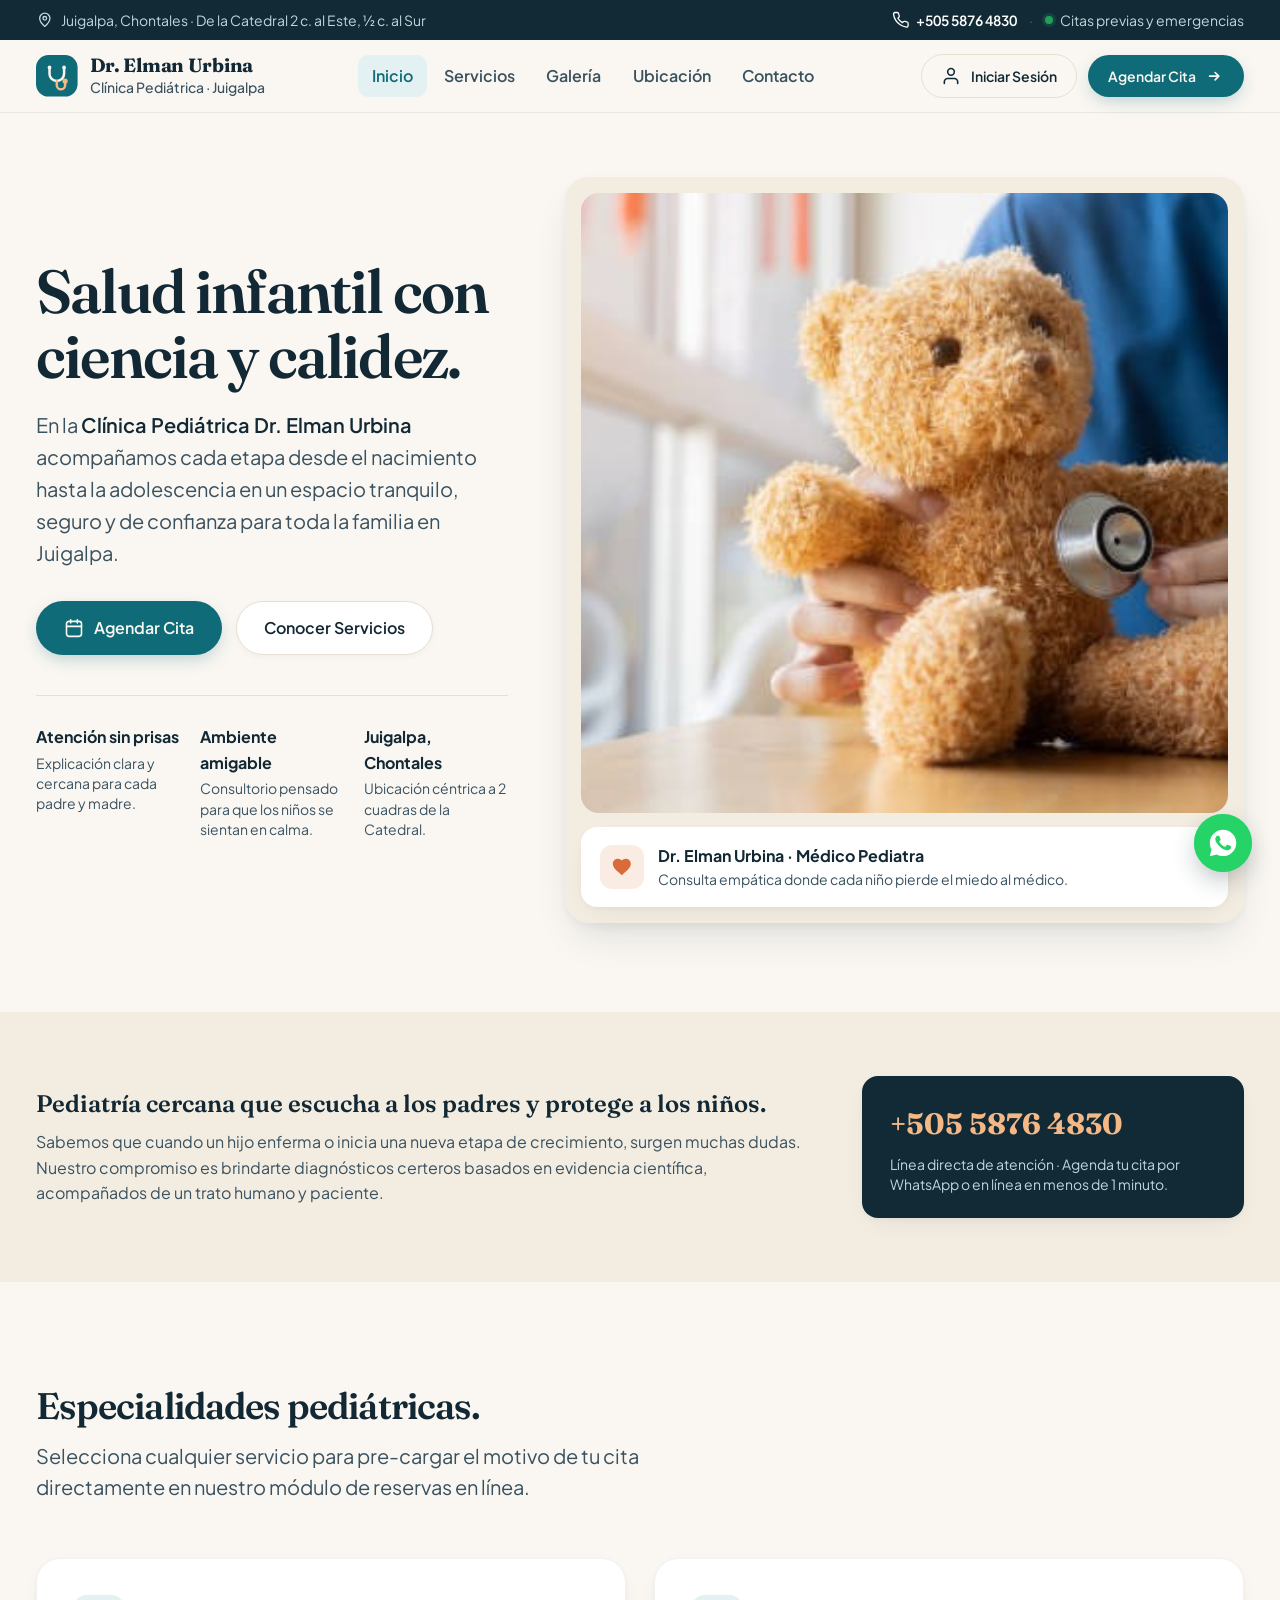
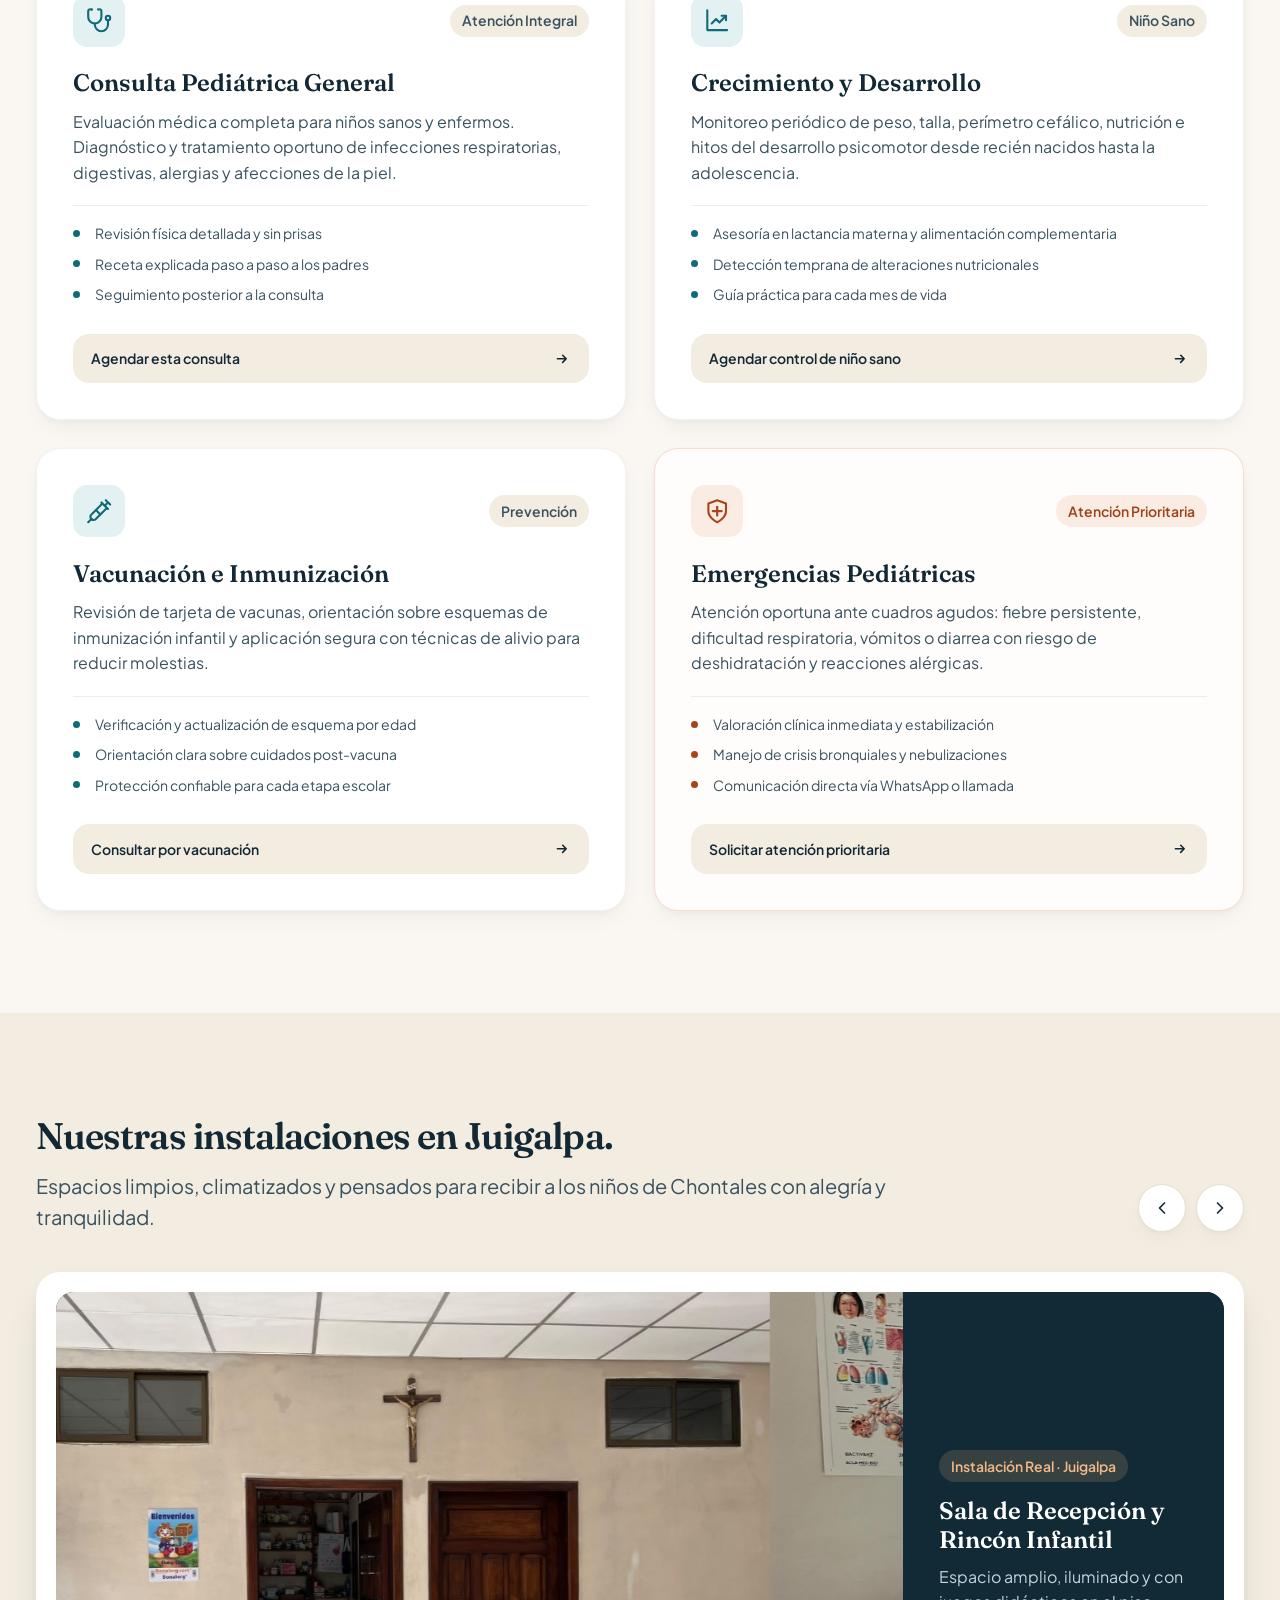
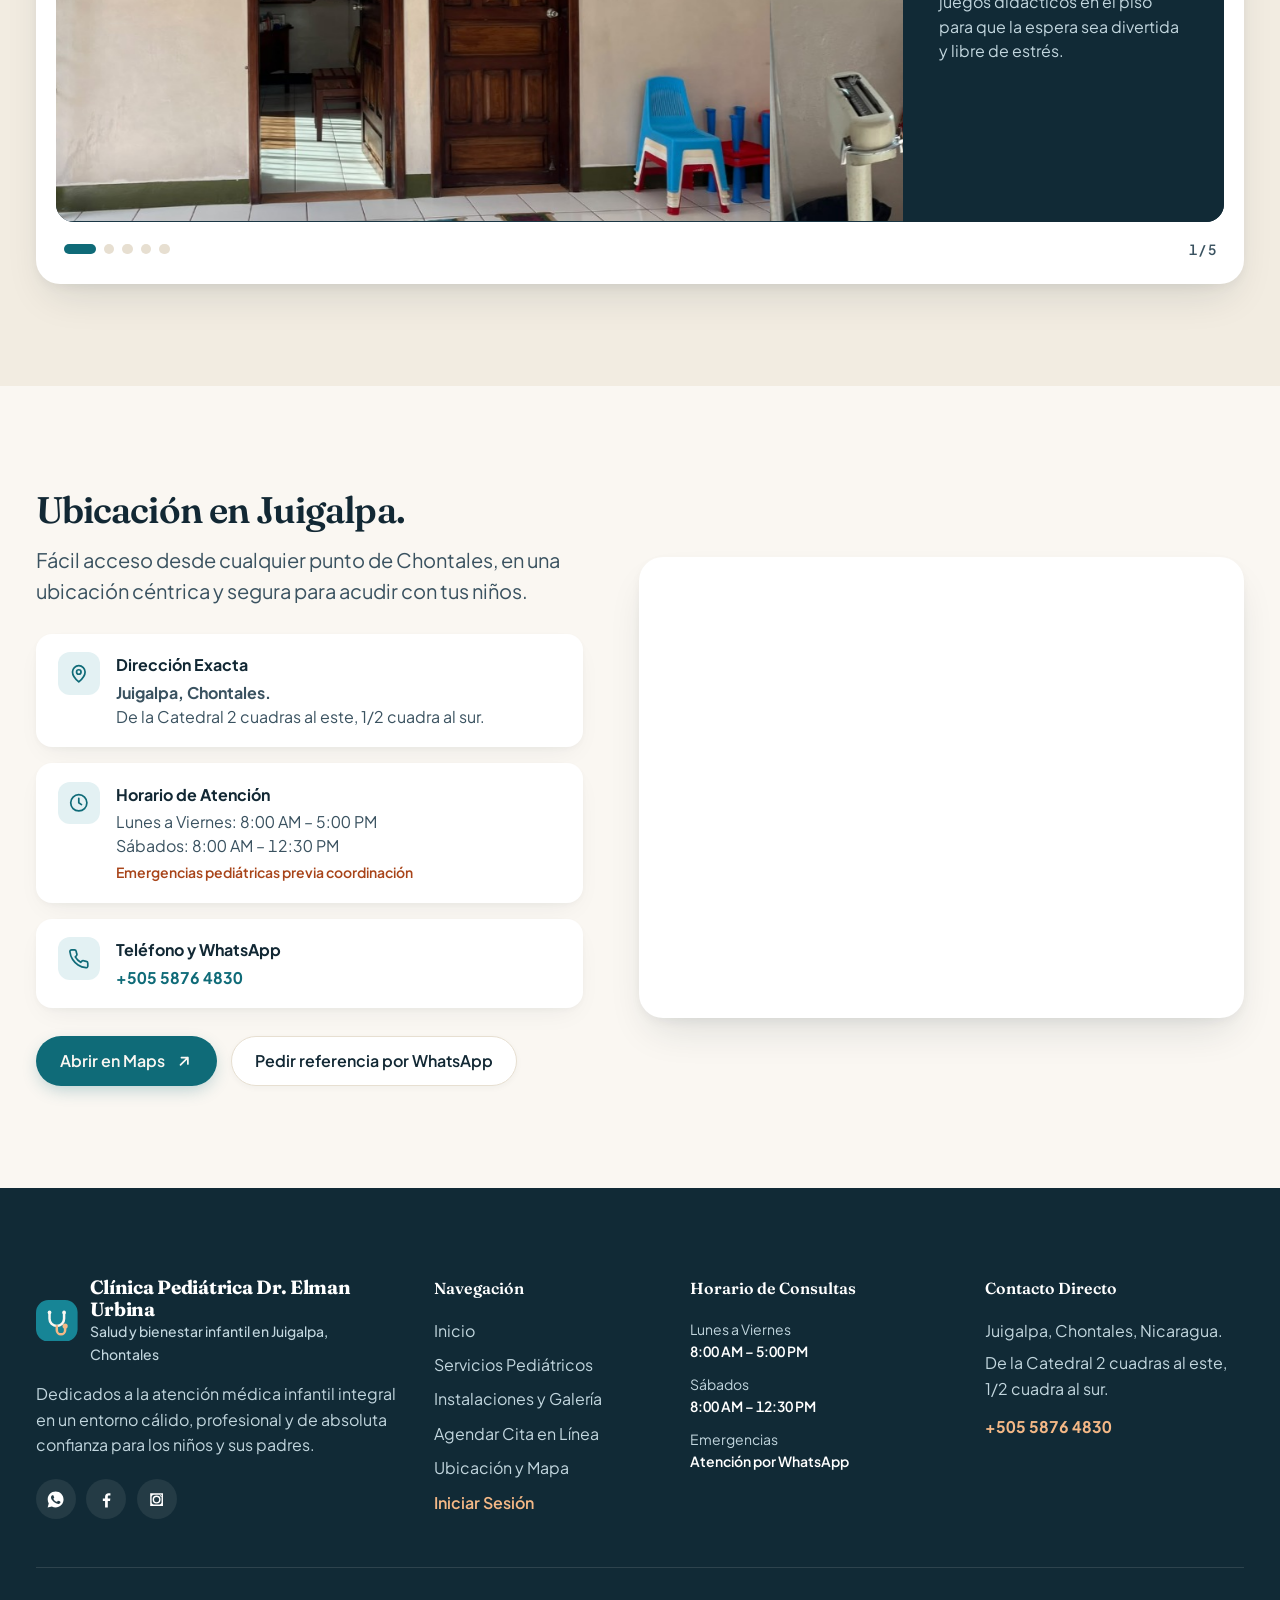
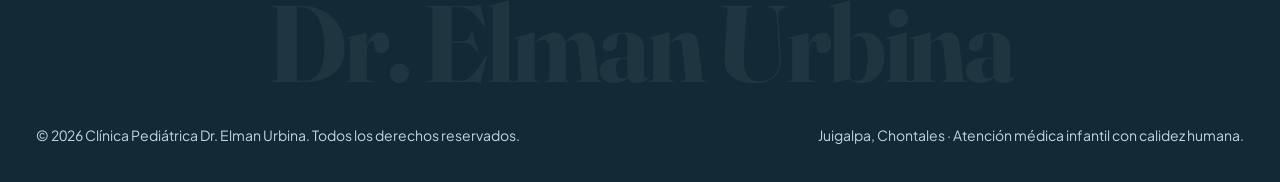
==== commit ee0f0841: "adaptando las conexiones para local y produccion render" ====
--- a/index.html
+++ b/index.html
@@ -679,6 +679,7 @@
       </svg>
     </span>
   </a>
+  <script src="js/config.js"></script>
   <script src="js/inicio.js" defer></script>
 
 </body>
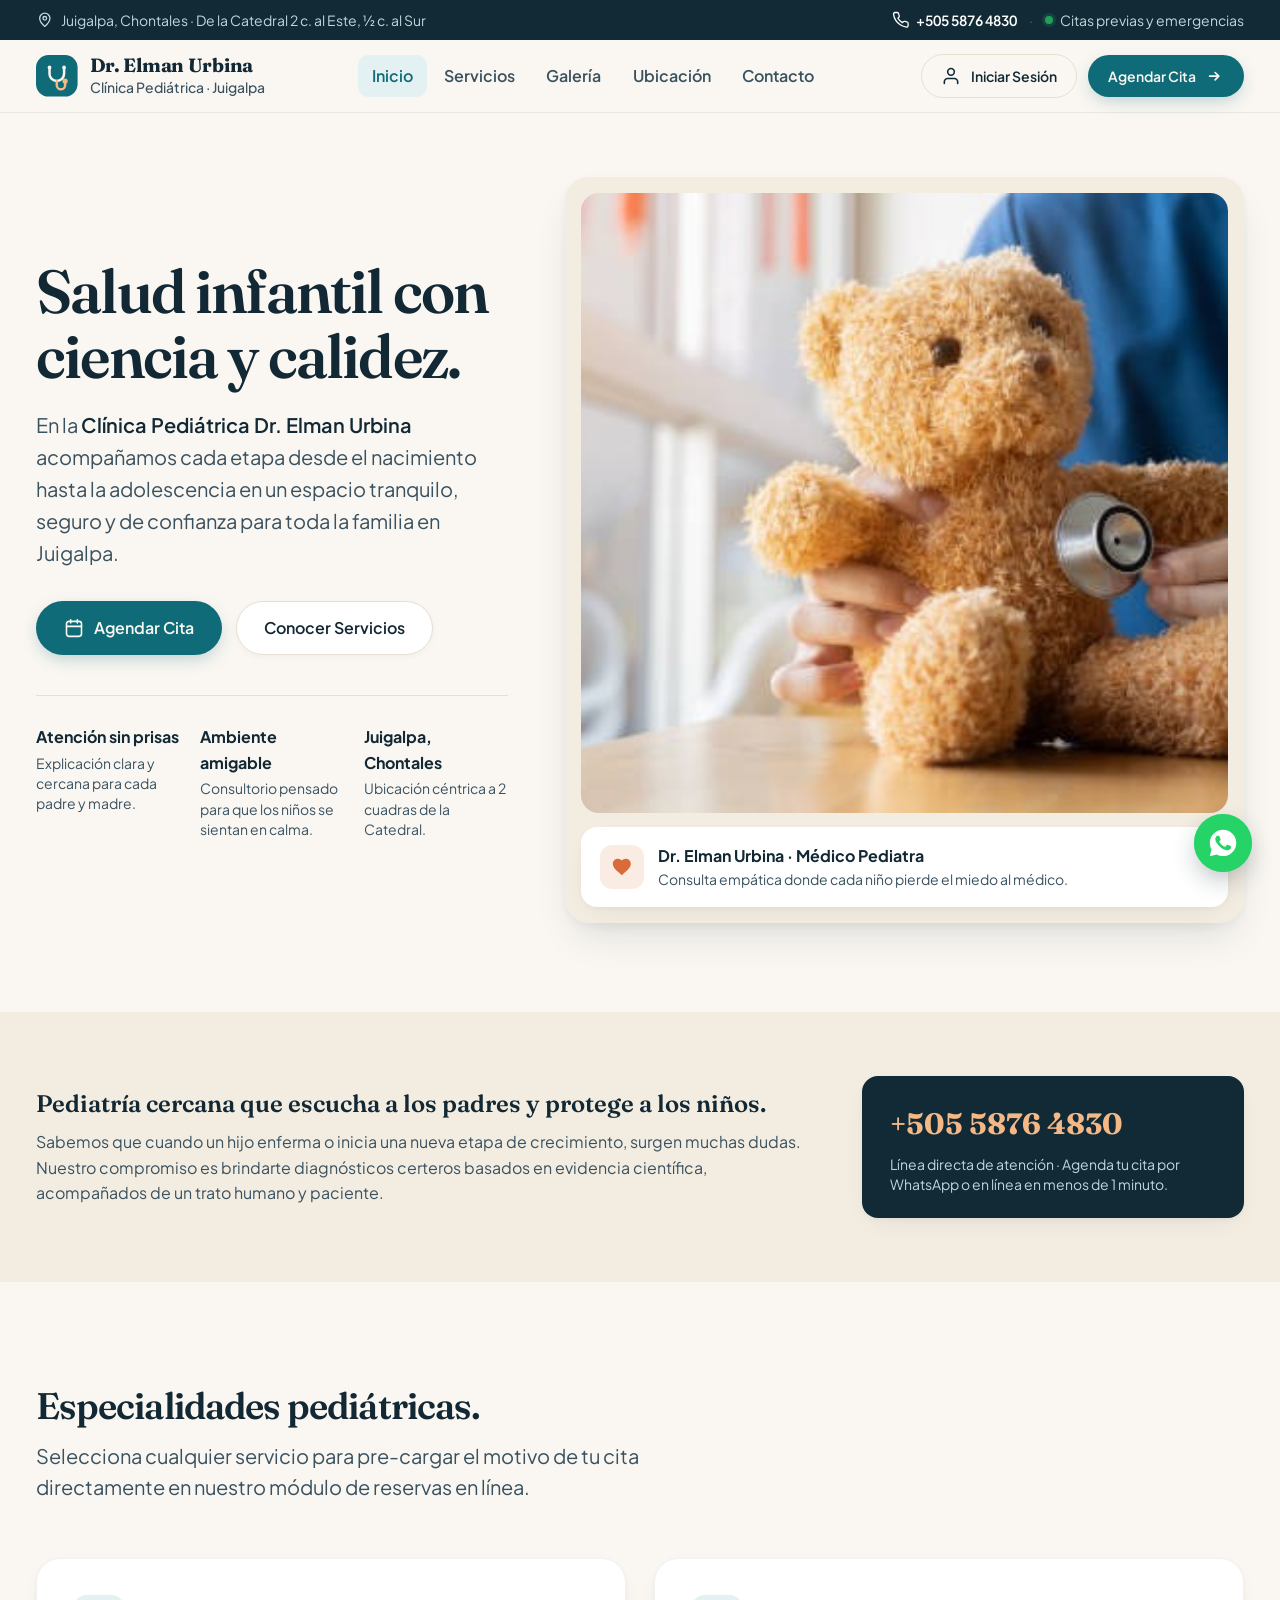
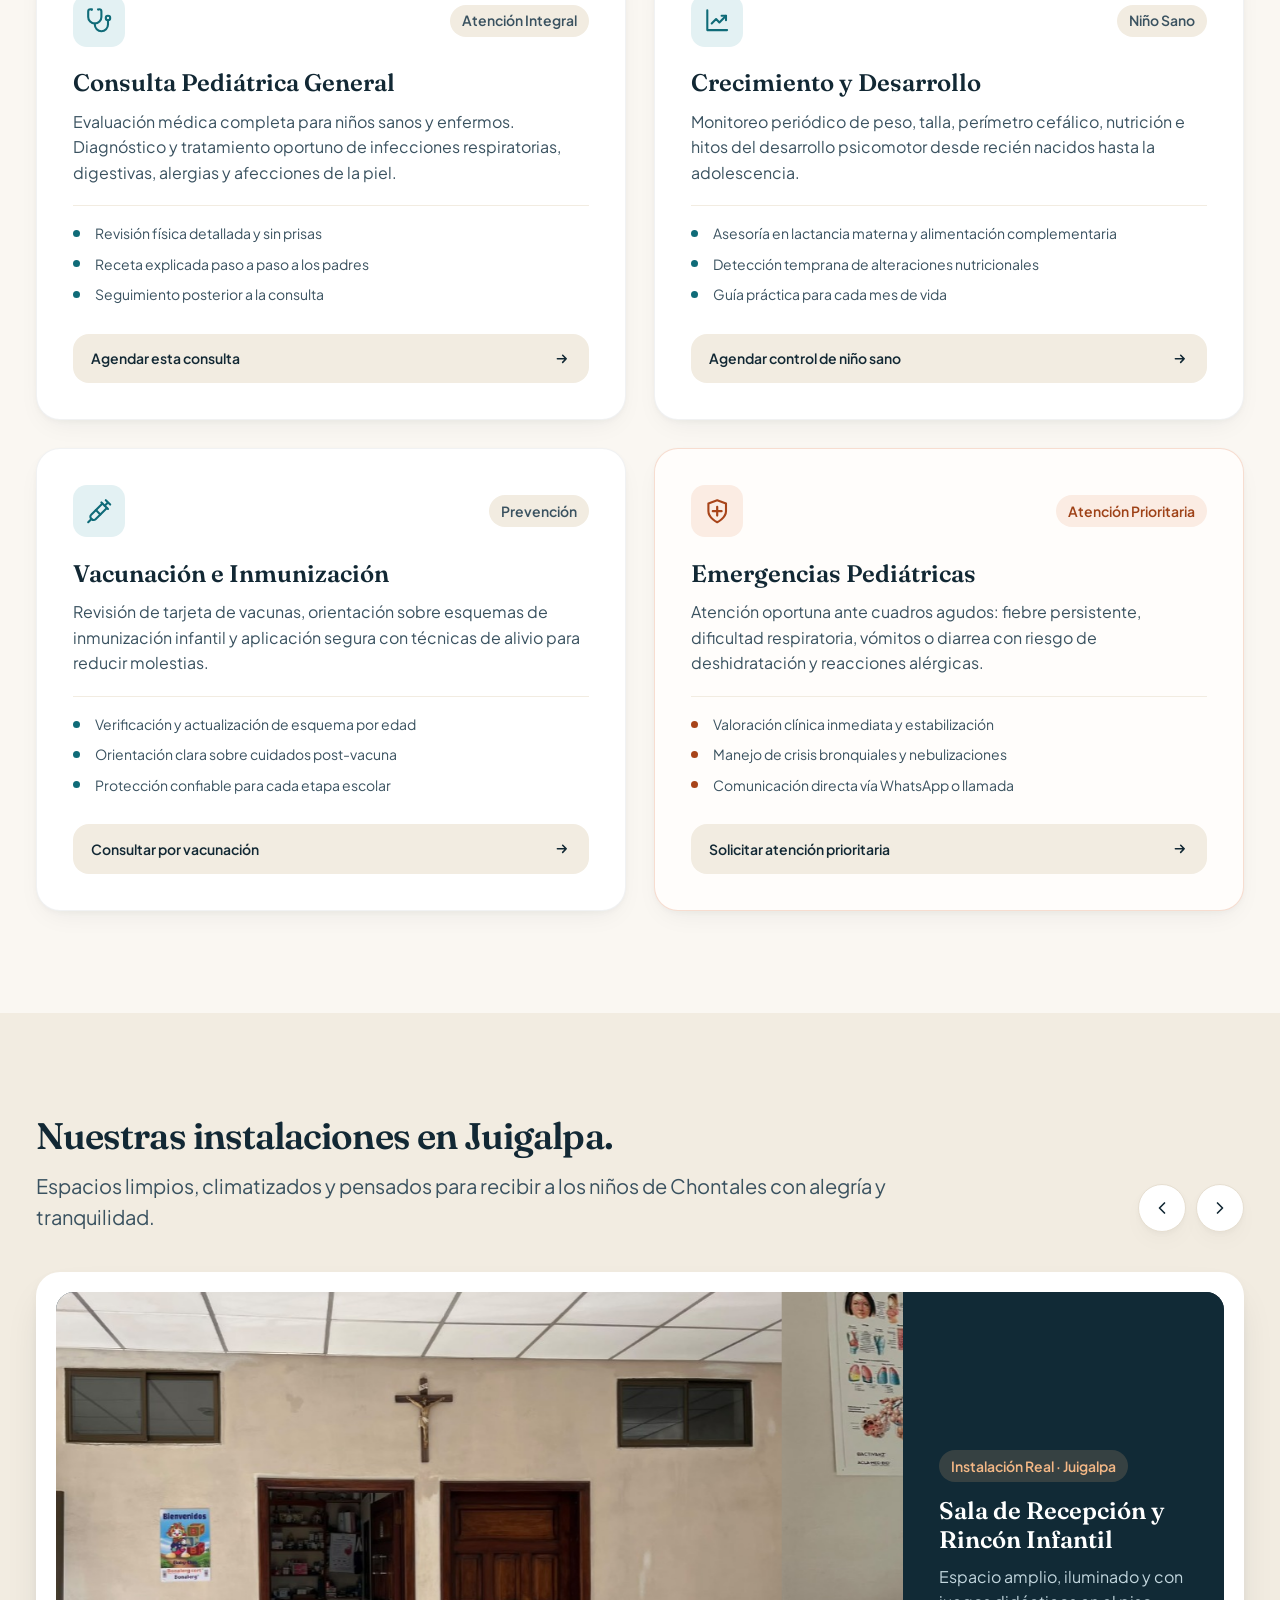
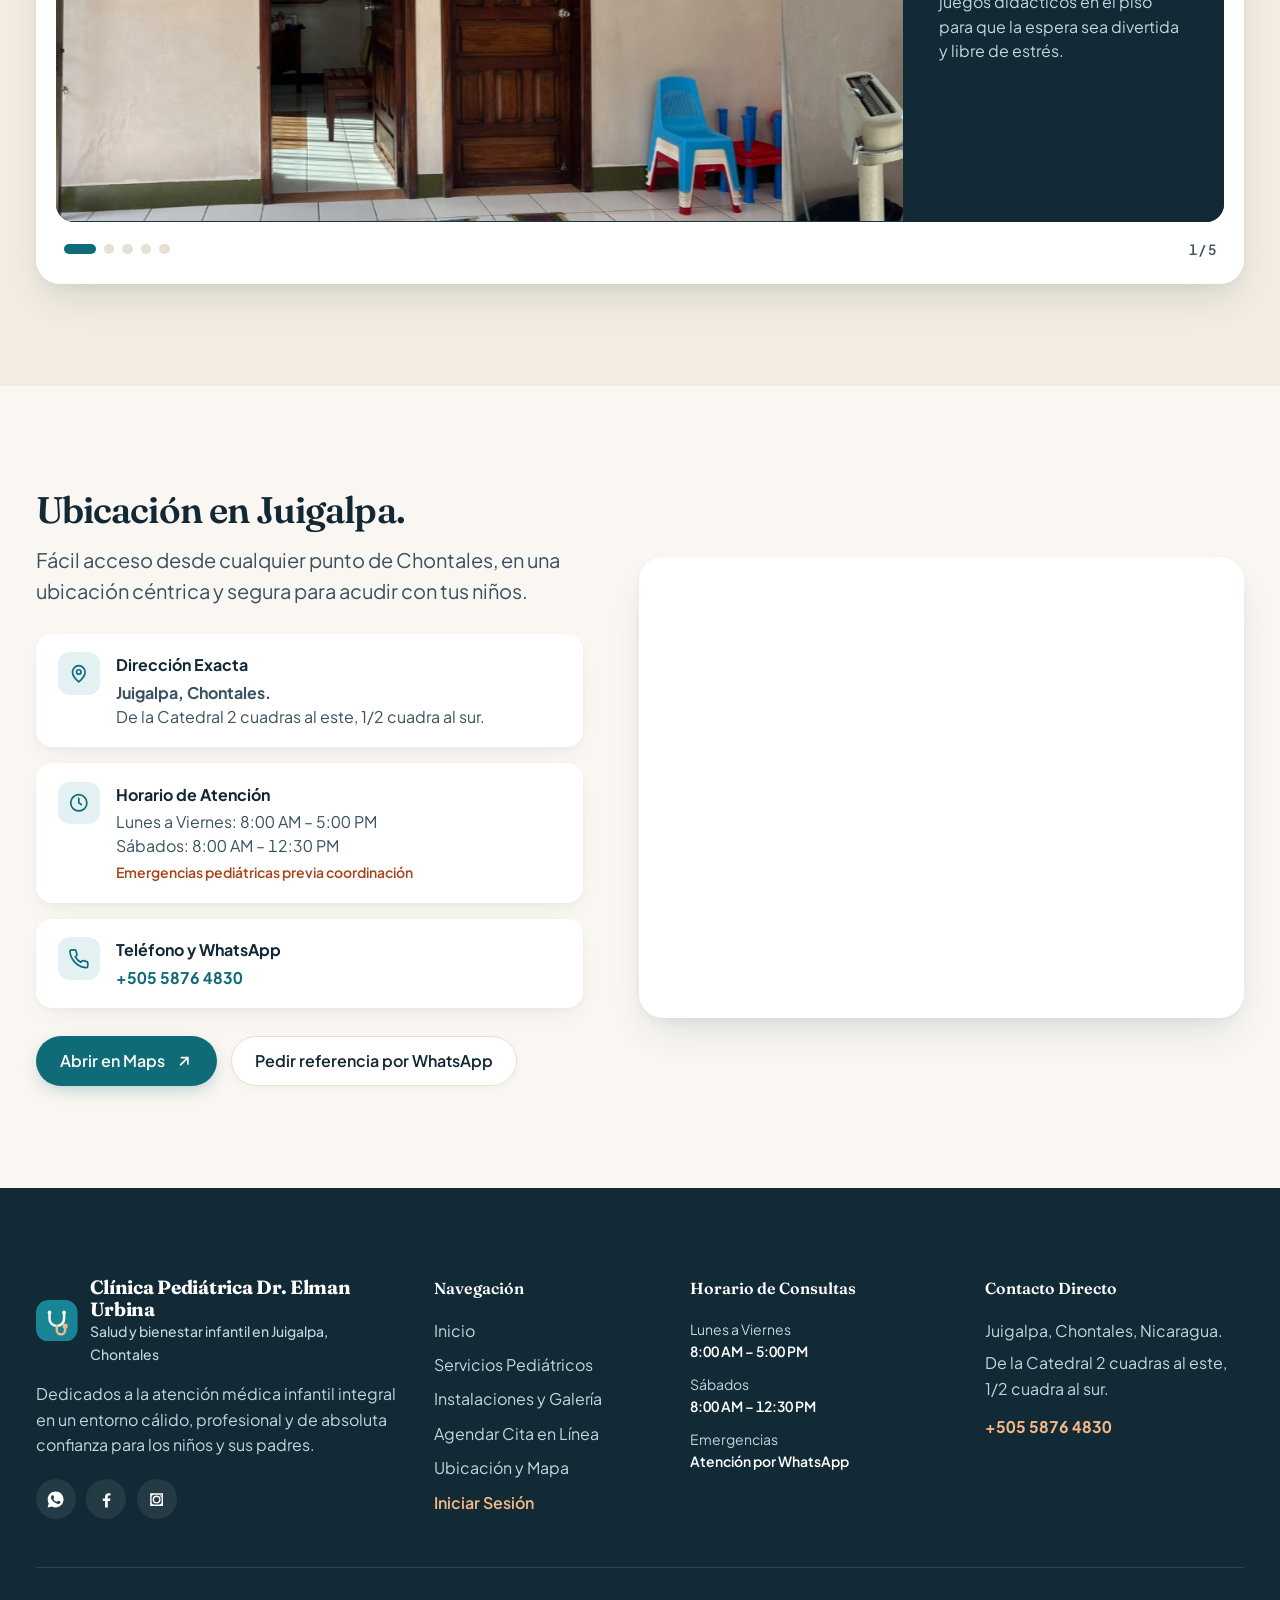
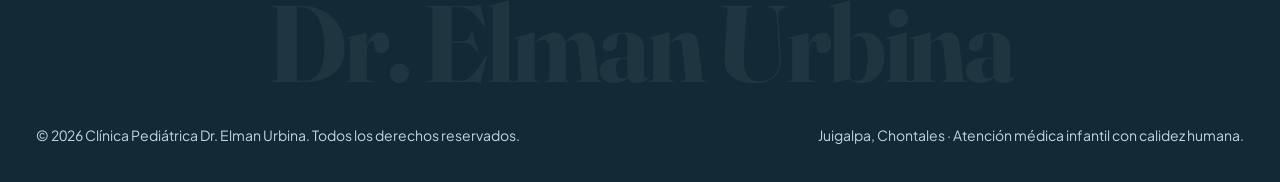
==== commit 4ec4d8d2: "renombrando a configuracion.js" ====
--- a/index.html
+++ b/index.html
@@ -679,7 +679,7 @@
       </svg>
     </span>
   </a>
-  <script src="js/config.js"></script>
+  <script src="js/configuracion.js"></script>
   <script src="js/inicio.js" defer></script>
 
 </body>
